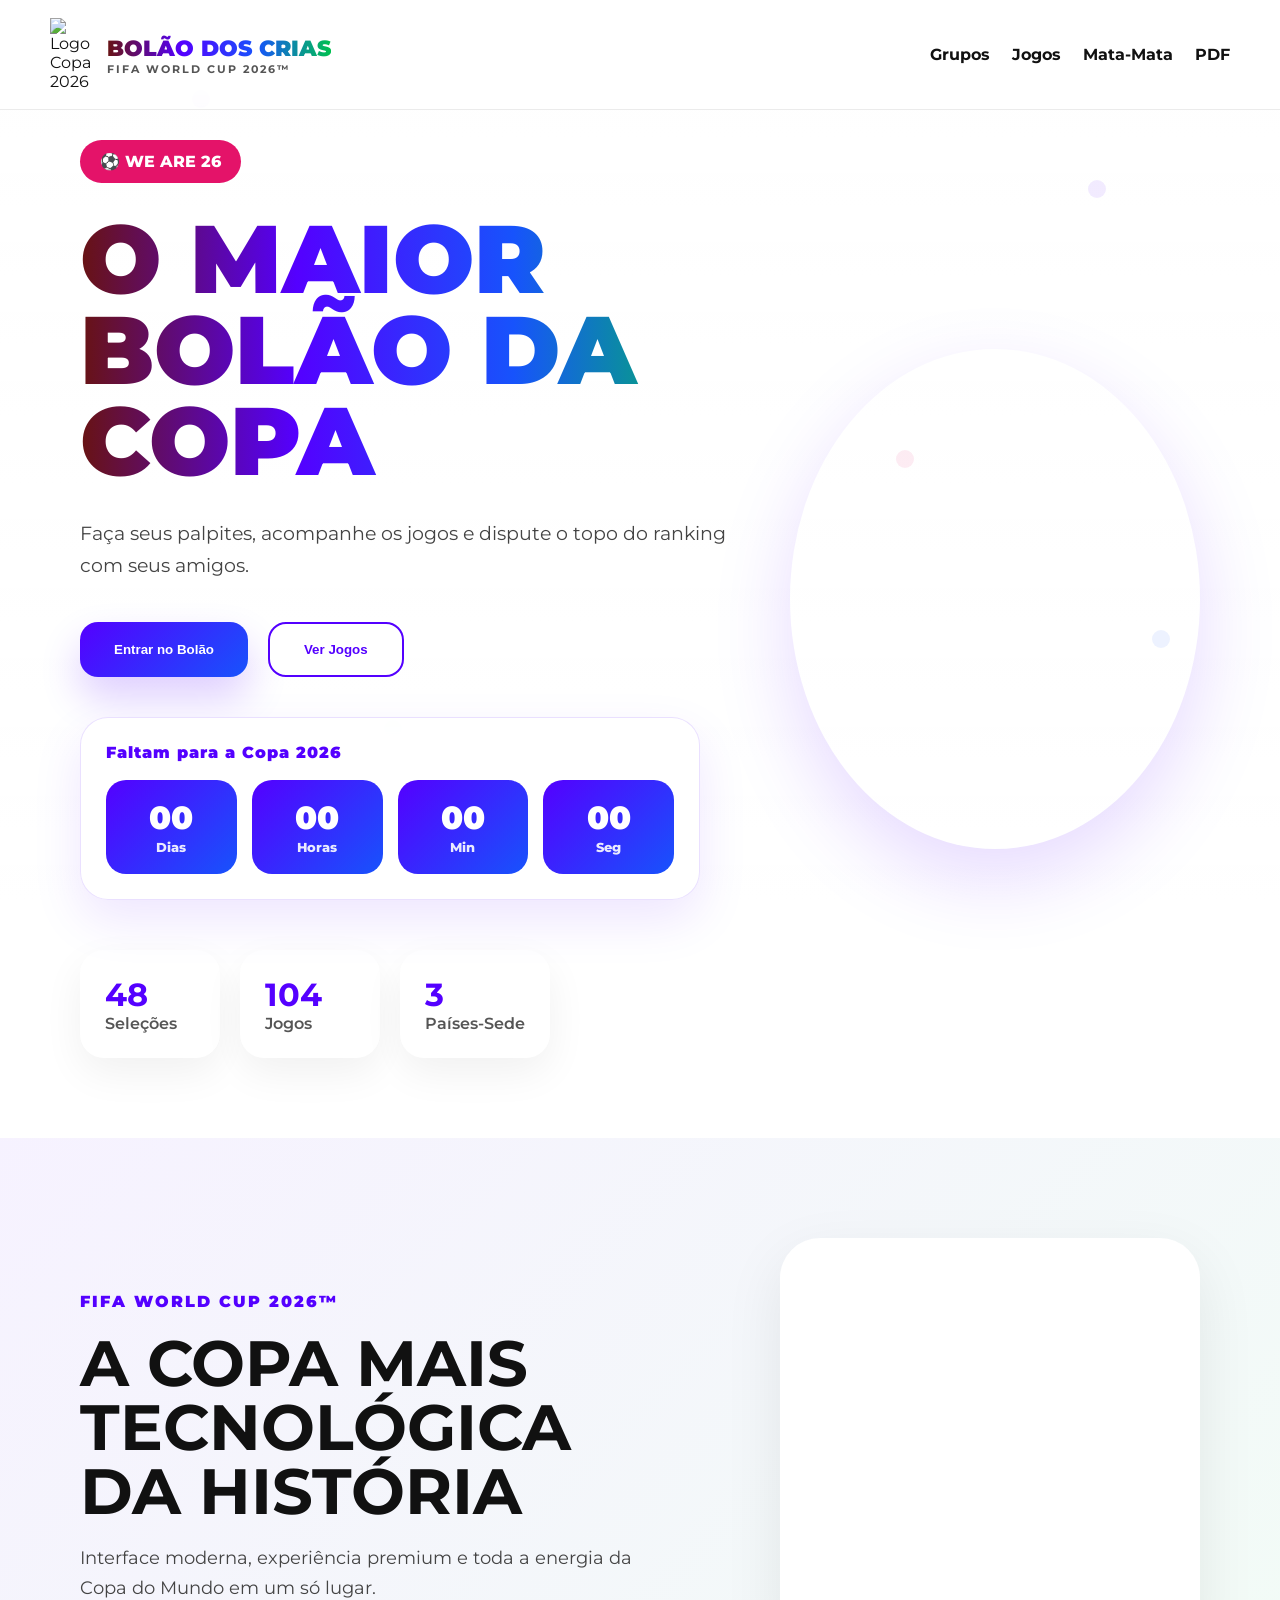
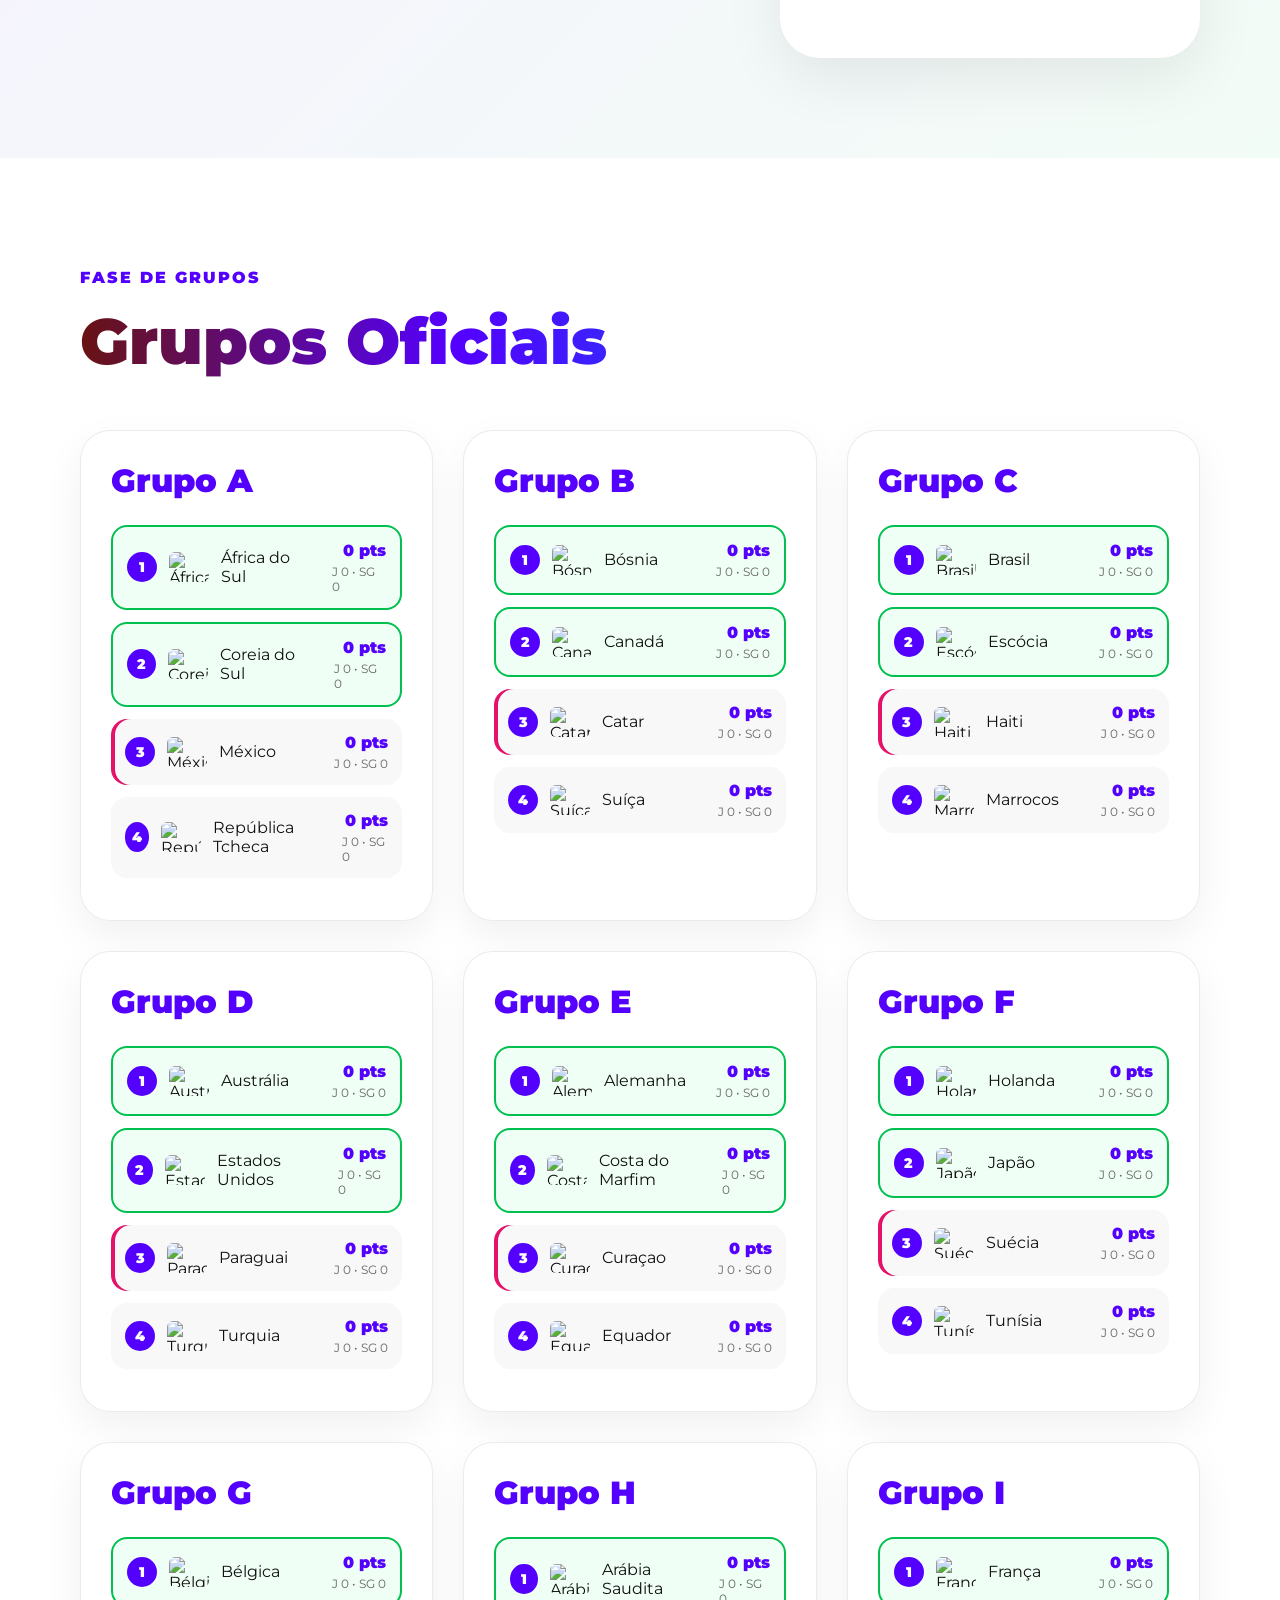
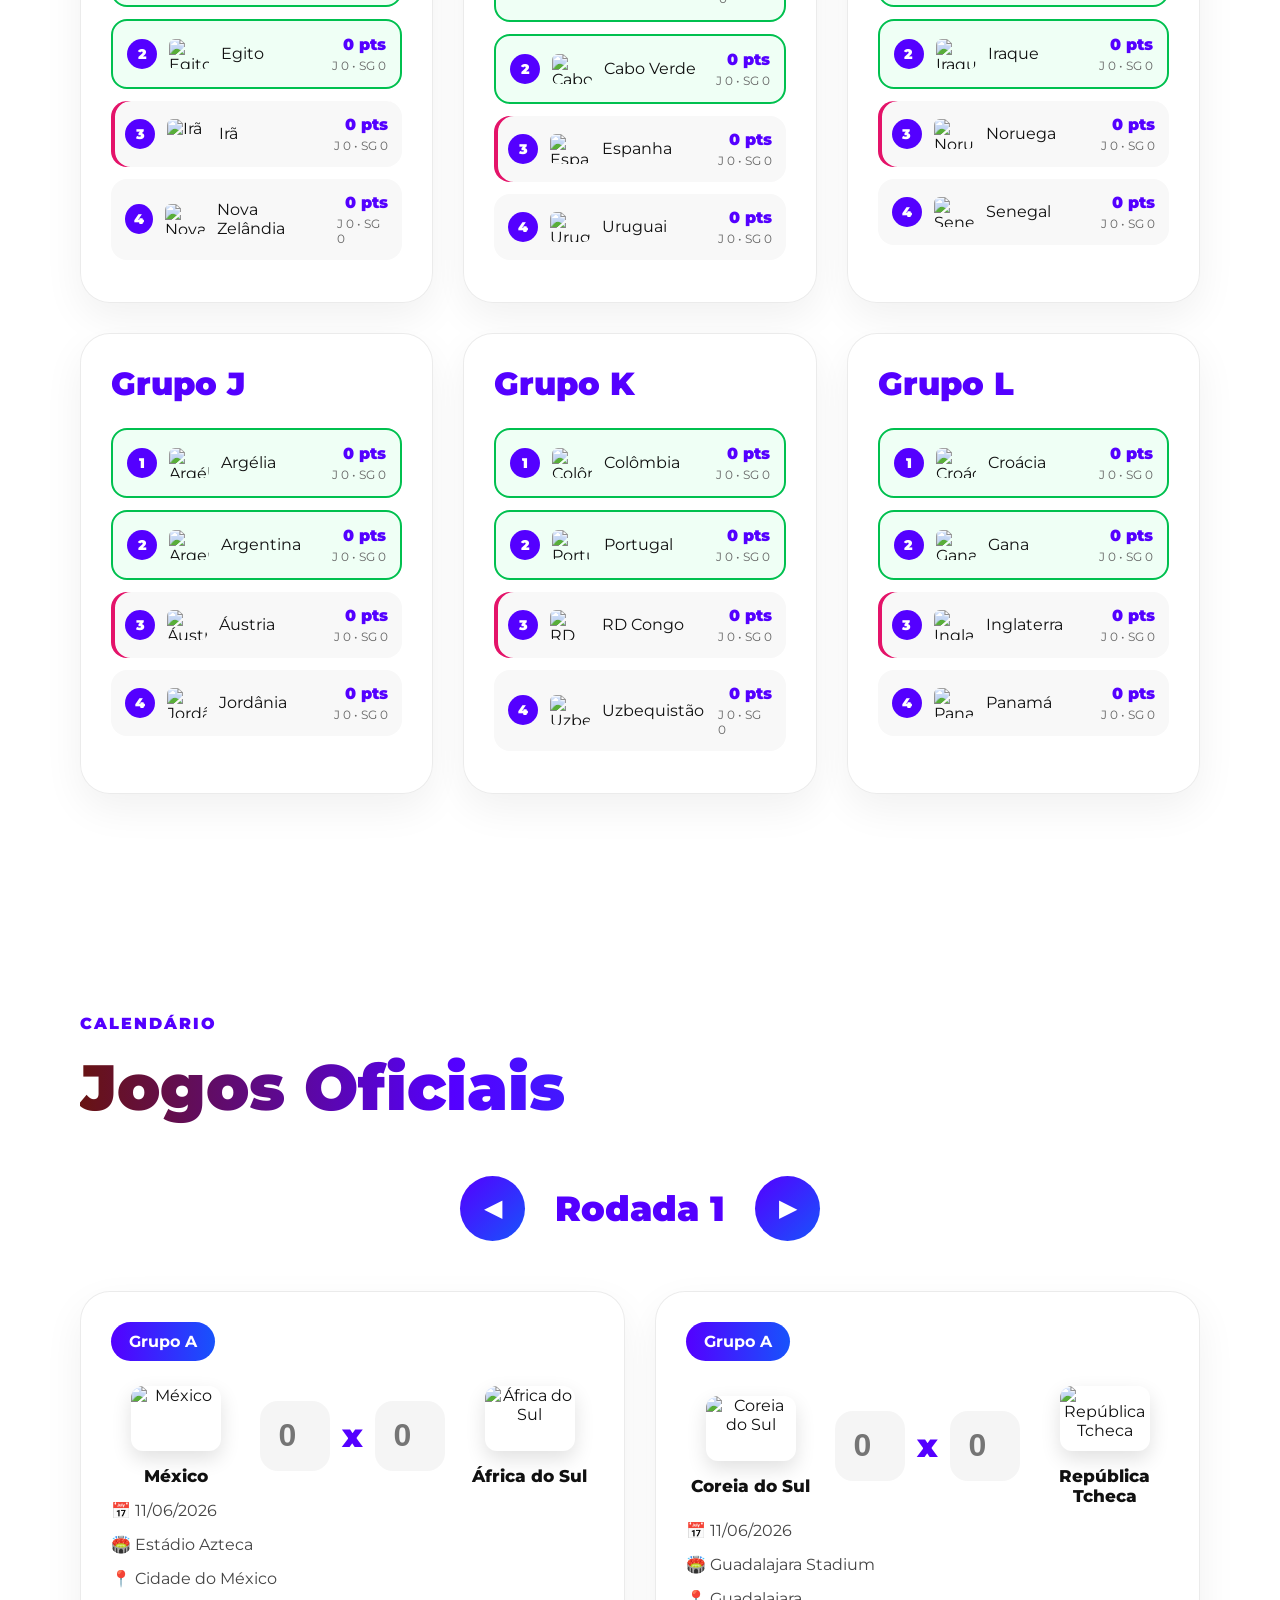
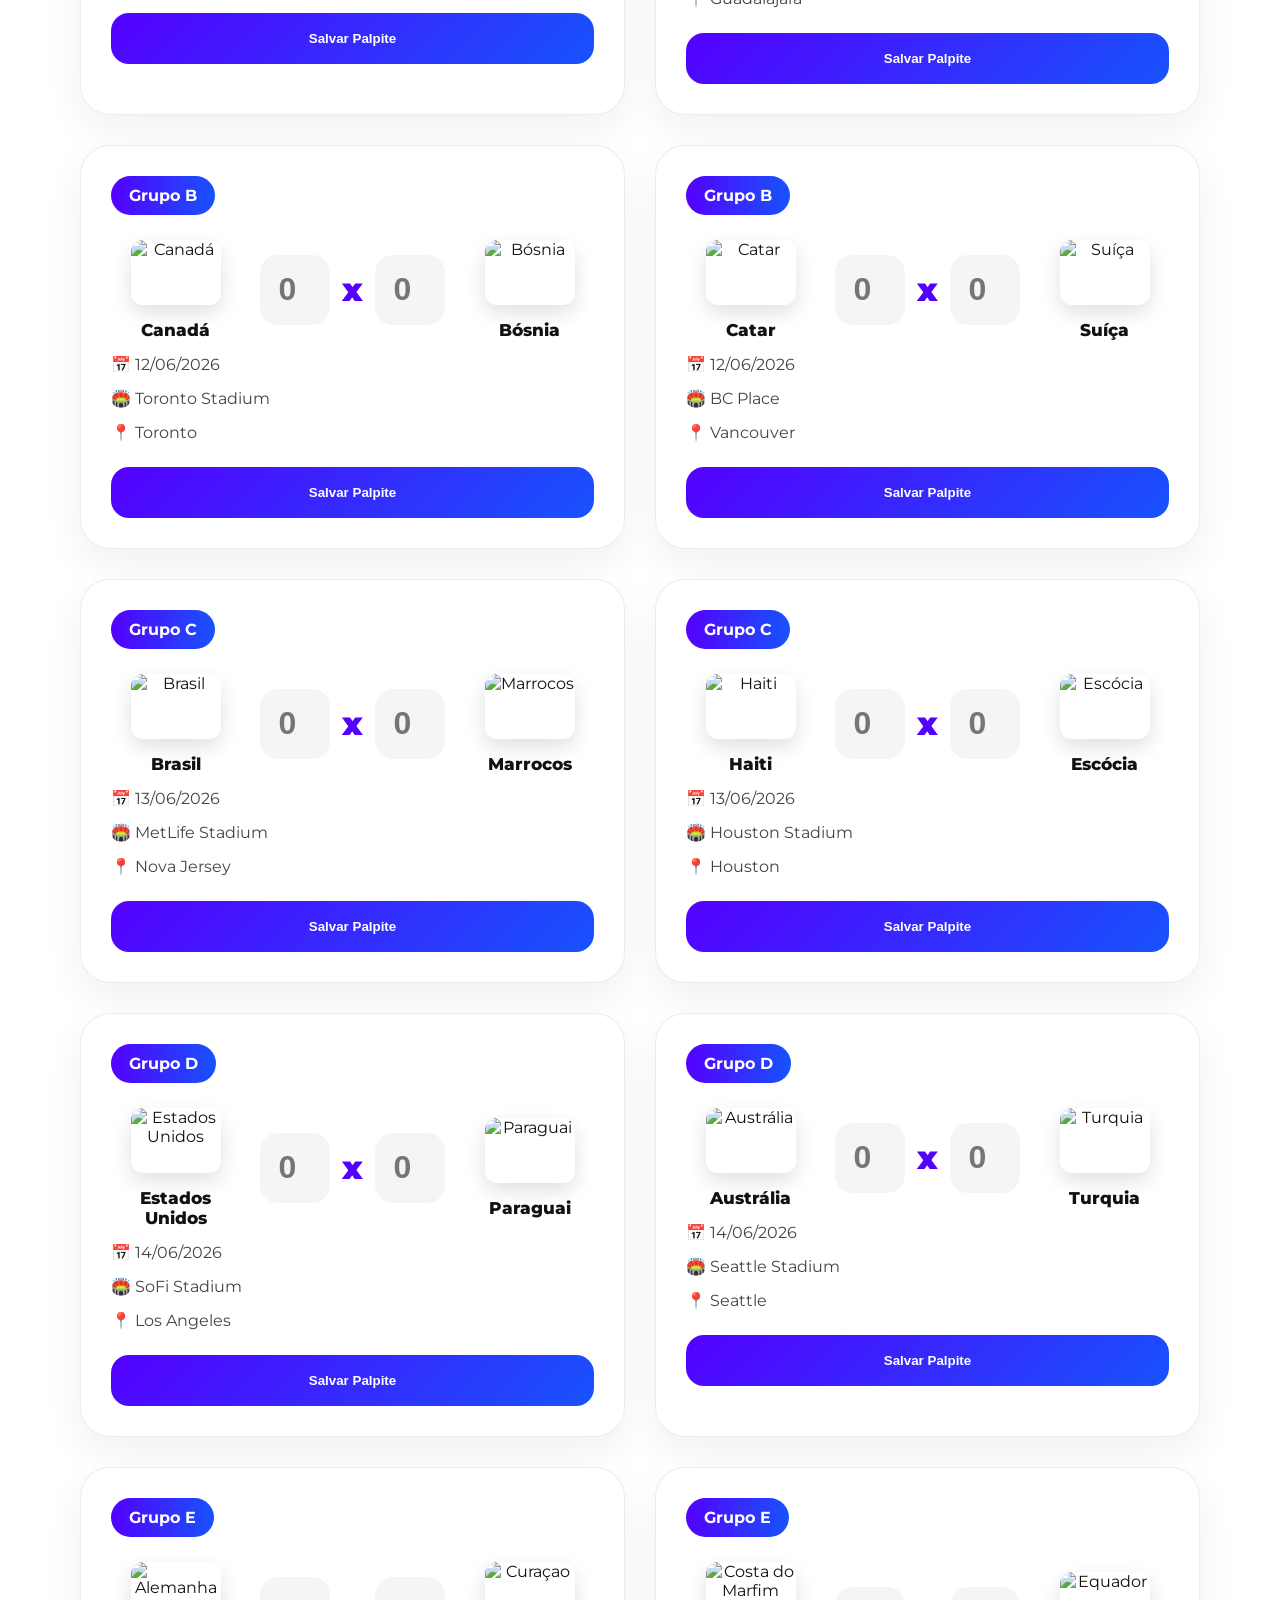
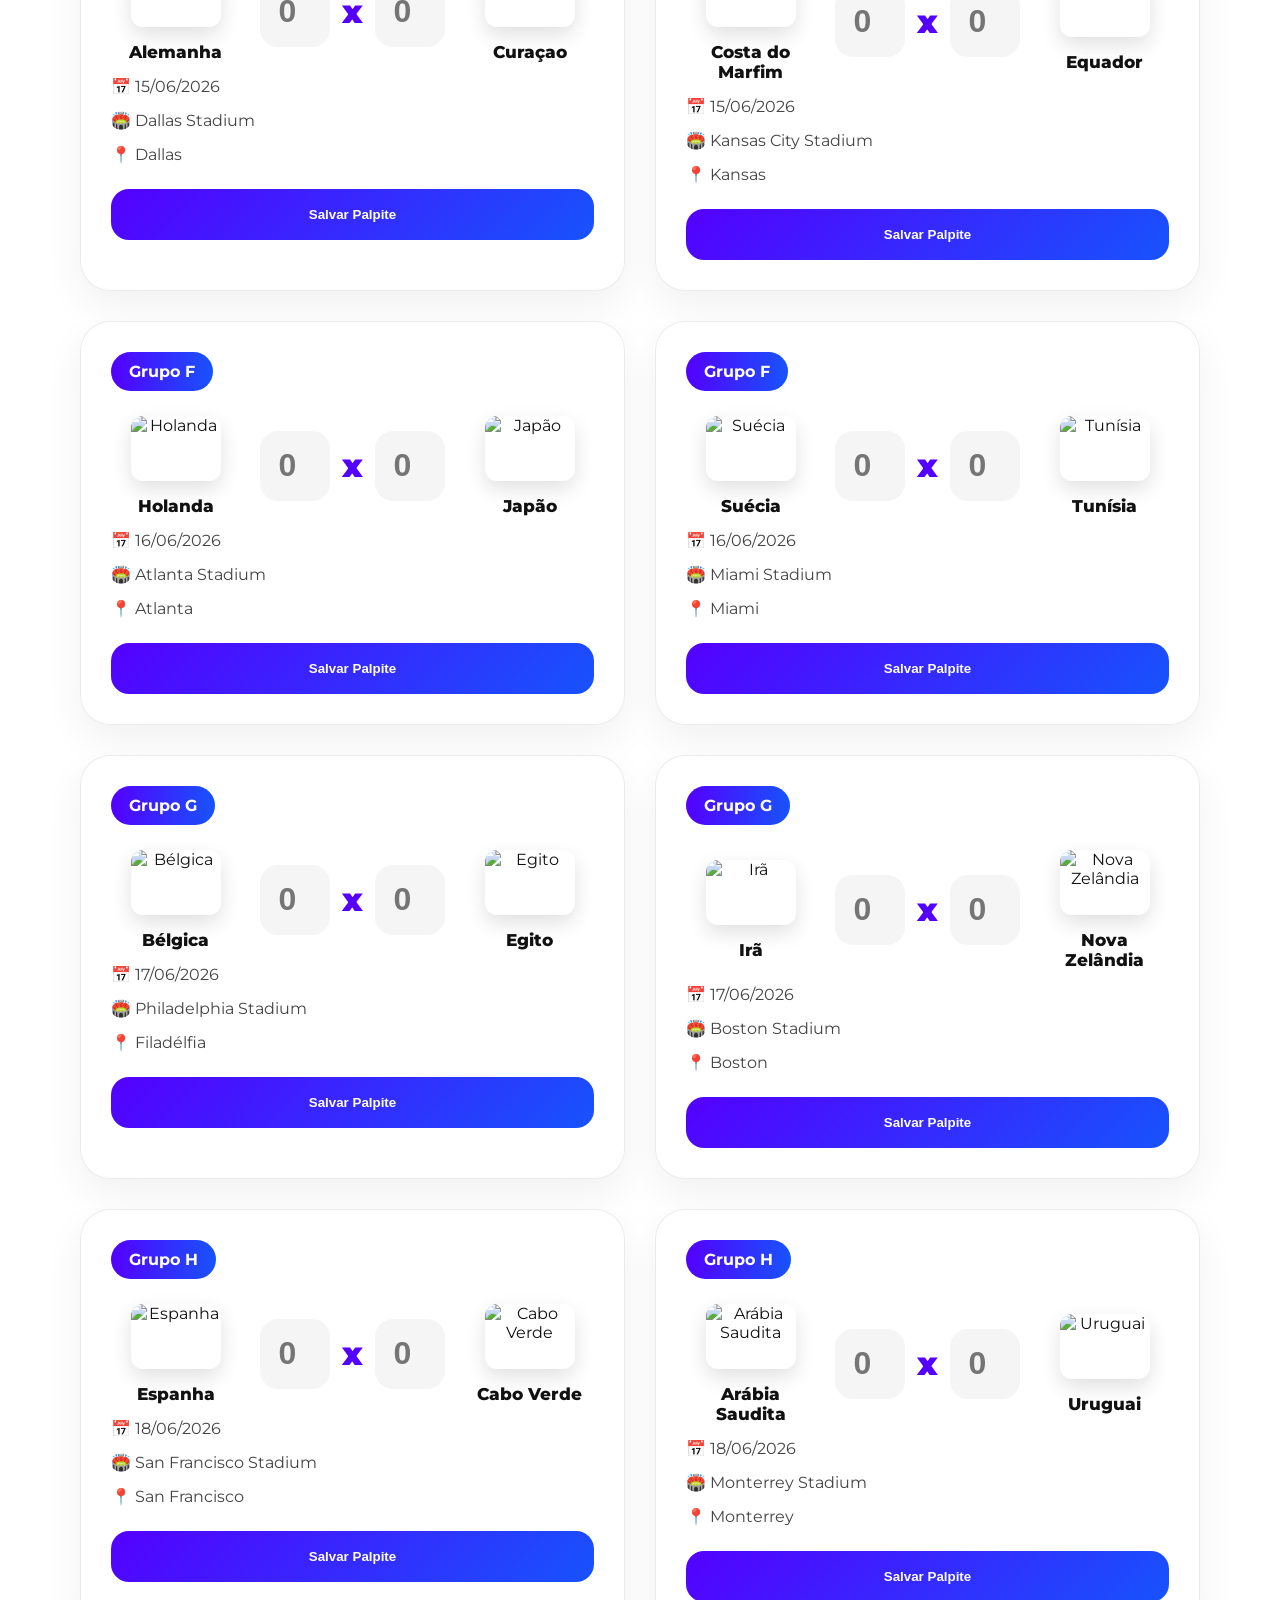
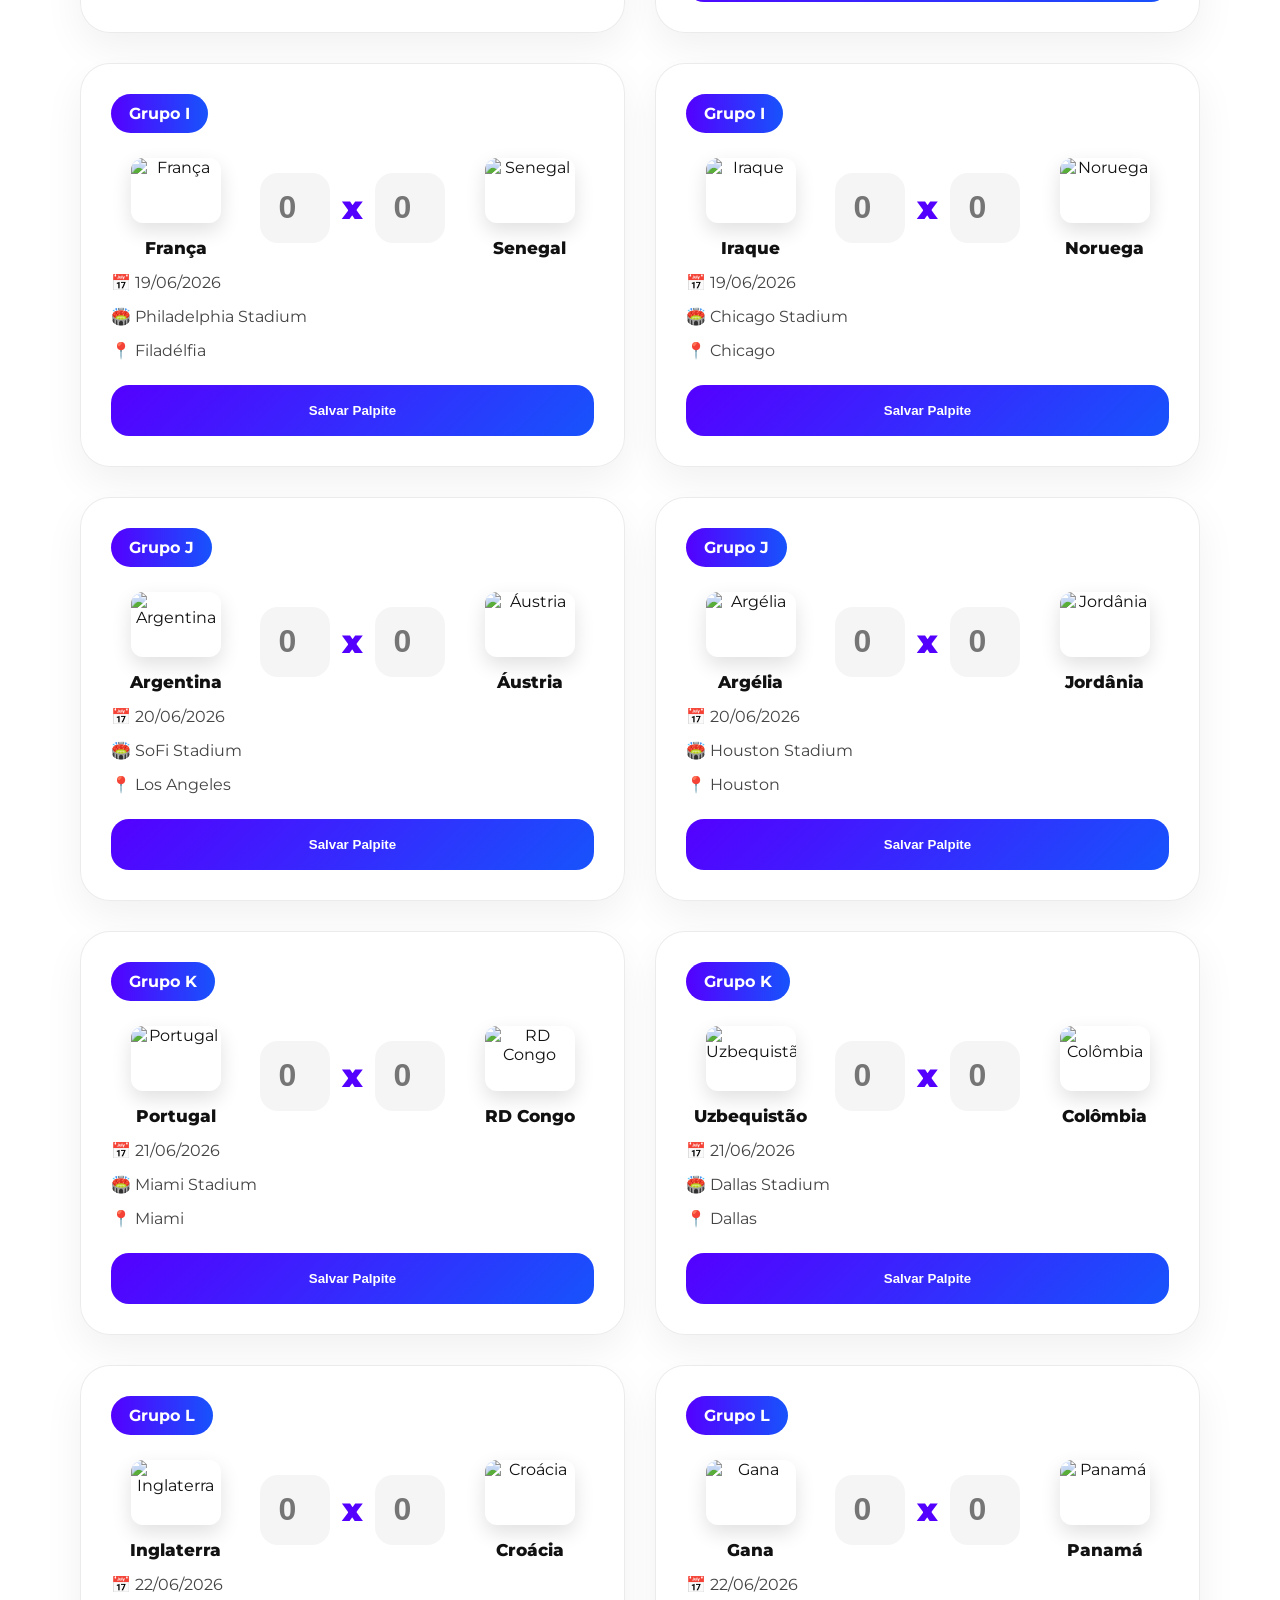
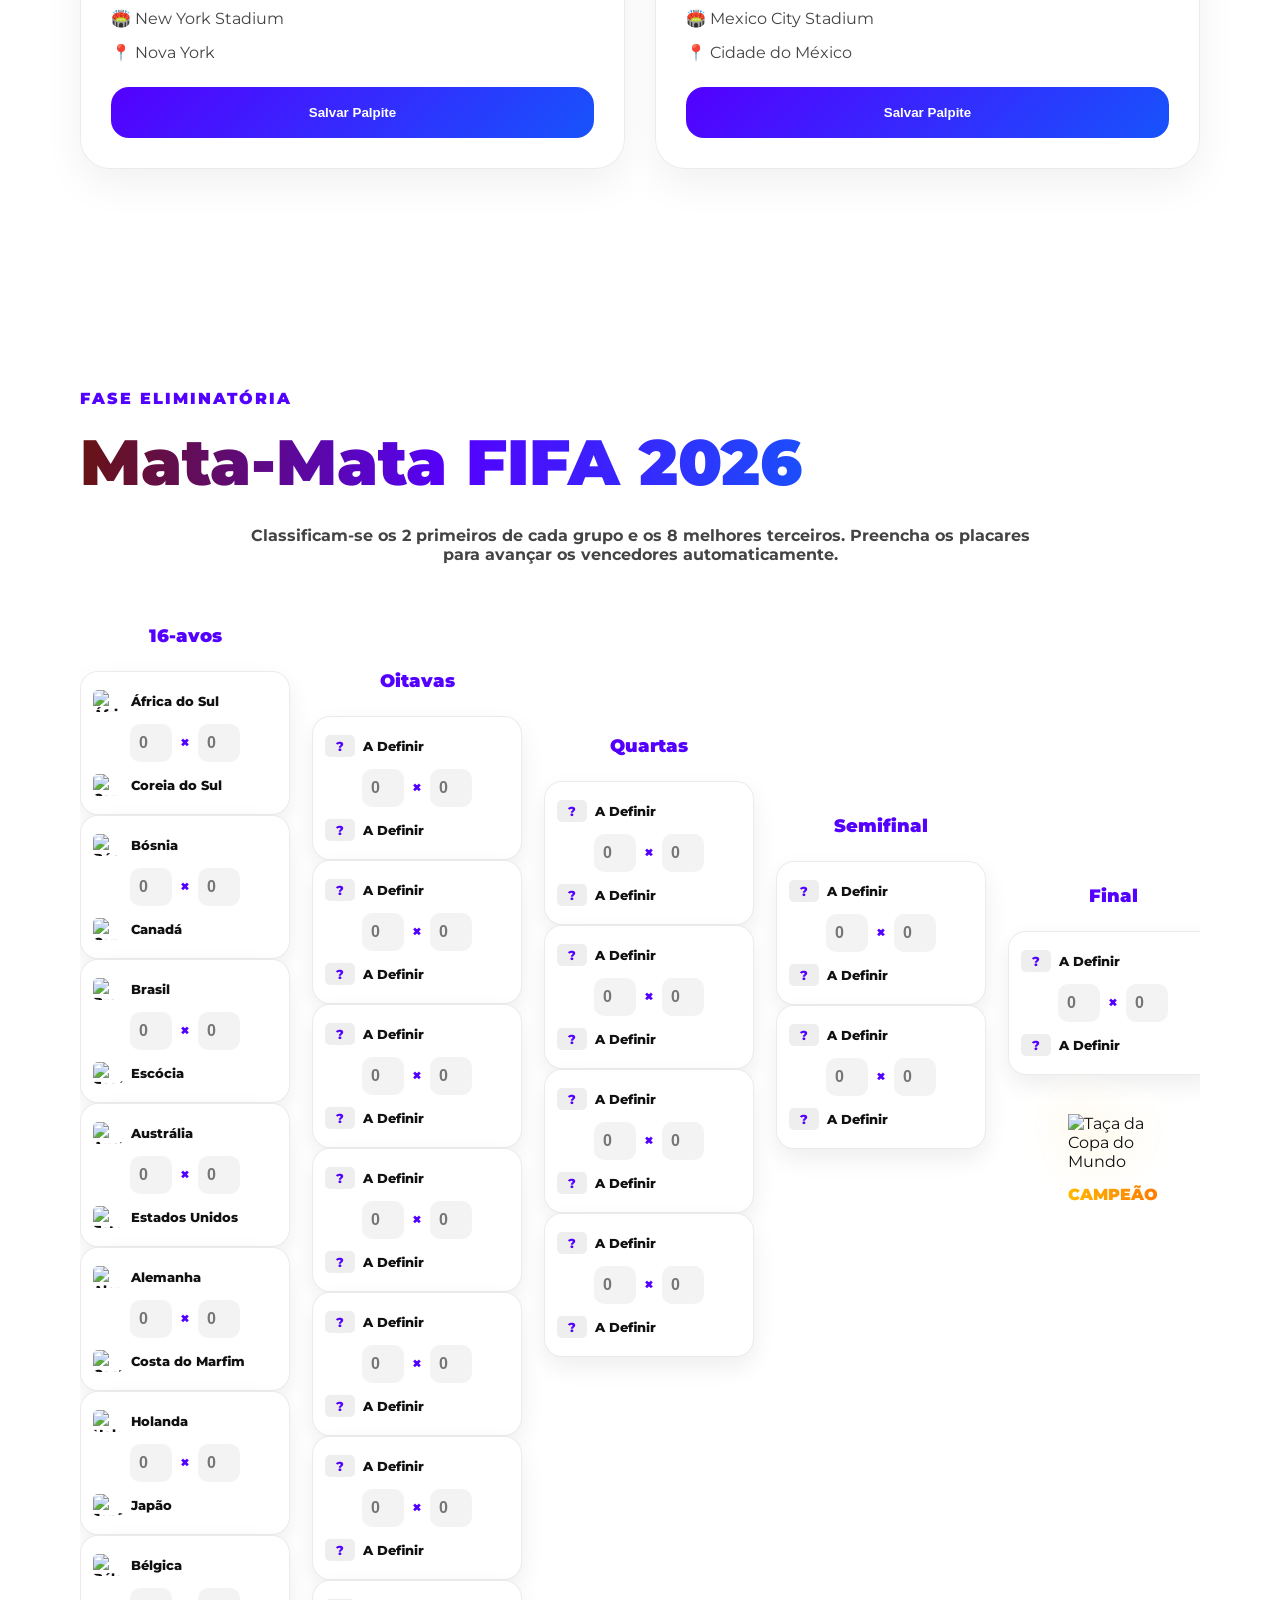
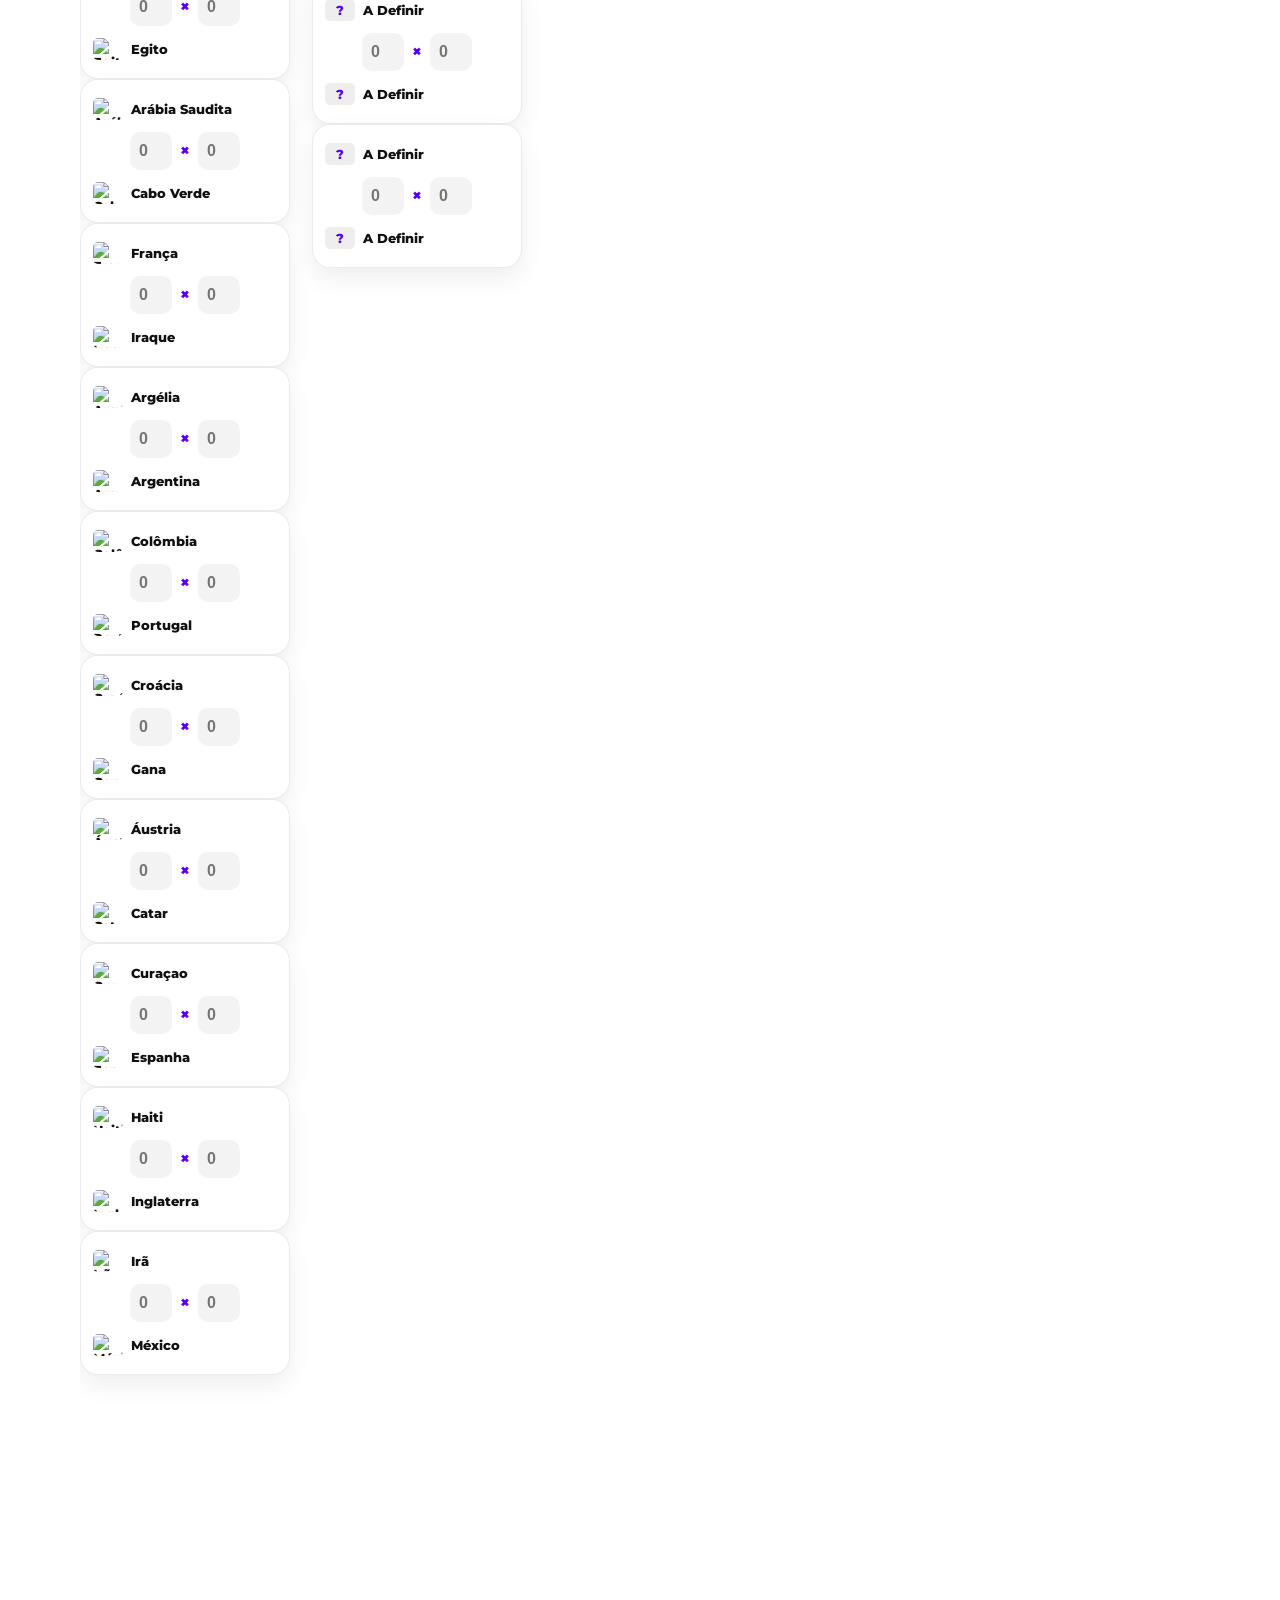
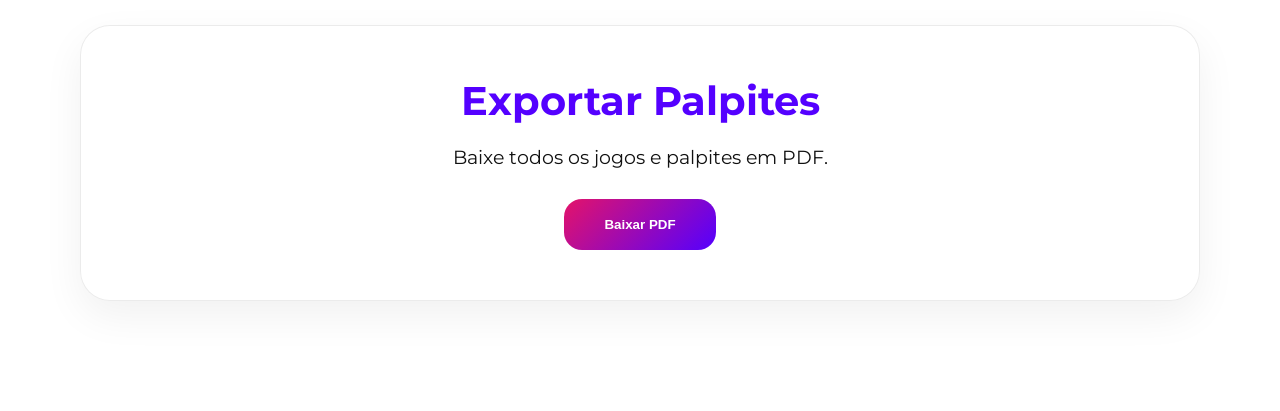
==== index.html @ 22c4dc55 "Add files via upload" ====
<!DOCTYPE html>
<html lang="pt-br">
<head>
  <meta charset="UTF-8" />
  <meta name="viewport" content="width=device-width, initial-scale=1.0" />
  <title>Bolão da Copa 2026</title>

  <link rel="icon" type="image/png" href="https://upload.wikimedia.org/wikipedia/pt/d/d7/Logo_copa_2026.png" />
  <link rel="preconnect" href="https://fonts.googleapis.com" />
  <link rel="preconnect" href="https://fonts.gstatic.com" crossorigin />
  <link href="https://fonts.googleapis.com/css2?family=Montserrat:wght@400;500;700;800;900&display=swap" rel="stylesheet" />
  <link rel="stylesheet" href="style.css" />

  <script defer src="app.js"></script>
  <script src="https://cdnjs.cloudflare.com/ajax/libs/jspdf/2.5.1/jspdf.umd.min.js"></script>
</head>

<body>
  <div class="bg-overlay"></div>

  <div class="particles">
    <span></span><span></span><span></span><span></span><span></span>
  </div>

  <header class="navbar">
    <div class="logo-area">
      <img src="https://upload.wikimedia.org/wikipedia/pt/d/d7/Logo_copa_2026.png" class="wc-logo" alt="Logo Copa 2026" />
      <div>
        <h1>BOLÃO DOS CRIAS</h1>
        <p>FIFA WORLD CUP 2026™</p>
      </div>
    </div>

    <nav>
      <a href="#grupos">Grupos</a>
      <a href="#jogos">Jogos</a>
      <a href="#knockout">Mata-Mata</a>
      <a href="#pdf">PDF</a>
    </nav>
  </header>

  <section class="hero">
    <div class="hero-content">
      <span class="hero-tag">⚽ WE ARE 26</span>
      <h2>O MAIOR<br>BOLÃO DA COPA</h2>
      <p>Faça seus palpites, acompanhe os jogos e dispute o topo do ranking com seus amigos.</p>

      <div class="hero-buttons">
        <button class="primary-btn" onclick="document.querySelector('#jogos').scrollIntoView({behavior:'smooth'})">Entrar no Bolão</button>
        <button class="secondary-btn" onclick="document.querySelector('#jogos').scrollIntoView({behavior:'smooth'})">Ver Jogos</button>
      </div>

      <div class="countdown-card">

  <span class="countdown-label">
    Faltam para a Copa 2026
  </span>

  <div class="countdown">

    <div>
      <h3 id="days">00</h3>
      <span>Dias</span>
    </div>

    <div>
      <h3 id="hours">00</h3>
      <span>Horas</span>
    </div>

    <div>
      <h3 id="minutes">00</h3>
      <span>Min</span>
    </div>

    <div>
      <h3 id="seconds">00</h3>
      <span>Seg</span>
    </div>

  </div>

</div>

      <div class="hero-stats">
        <div class="stat-box"><h3>48</h3><span>Seleções</span></div>
        <div class="stat-box"><h3>104</h3><span>Jogos</span></div>
        <div class="stat-box"><h3>3</h3><span>Países-Sede</span></div>
      </div>
    </div>

    <div class="ball-3d">
      <iframe title="FIFA TRIONDA Ball World Cup 2026" frameborder="0" allowfullscreen allow="autoplay; fullscreen; xr-spatial-tracking" src="https://sketchfab.com/models/4c577717c59f44a882c48c5d8b5e41f8/embed?autostart=1&transparent=1&ui_infos=0&ui_controls=0&ui_stop=0&ui_watermark=0"></iframe>
    </div>
  </section>

  <section class="trophy-section">
    <div class="trophy-text">
      <span>FIFA WORLD CUP 2026™</span>
      <h2>A COPA MAIS<br>TECNOLÓGICA<br>DA HISTÓRIA</h2>
      <p>Interface moderna, experiência premium e toda a energia da Copa do Mundo em um só lugar.</p>
    </div>

    <div class="trophy-3d">
      <iframe title="World Cup Trophy 3D" frameborder="0" allowfullscreen allow="autoplay; fullscreen; xr-spatial-tracking" src="https://sketchfab.com/models/391459e50cb345fdbfd070af2a280671/embed?autostart=1&transparent=1&ui_infos=0&ui_controls=0&ui_stop=0&ui_watermark=0"></iframe>
    </div>
  </section>

  <section id="grupos">
    <div class="section-header">
      <span>FASE DE GRUPOS</span>
      <h2 class="section-title">Grupos Oficiais</h2>
    </div>
    <div class="groups-container"></div>
  </section>

  <section id="jogos">
    <div class="section-header">
      <span>CALENDÁRIO</span>
      <h2 class="section-title">Jogos Oficiais</h2>
    </div>

    <div class="round-selector">
      <button id="prevRound">◀</button>
      <h3 id="roundTitle">Rodada 1</h3>
      <button id="nextRound">▶</button>
    </div>

    <div class="matches-container"></div>
  </section>

  <section id="knockout">
    <div class="section-header">
      <span>FASE ELIMINATÓRIA</span>
      <h2 class="section-title">Mata-Mata FIFA 2026</h2>
    </div>

    <p class="knockout-info">Classificam-se os 2 primeiros de cada grupo e os 8 melhores terceiros. Preencha os placares para avançar os vencedores automaticamente.</p>

    <div class="bracket-wrapper">
      <div class="bracket-column">
        <h3>16-avos</h3>
        <div id="round16"></div>
      </div>

      <div class="bracket-column">
        <h3>Oitavas</h3>
        <div id="round8"></div>
      </div>

      <div class="bracket-column">
        <h3>Quartas</h3>
        <div id="quarterFinals"></div>
      </div>

      <div class="bracket-column">
        <h3>Semifinal</h3>
        <div id="semiFinals"></div>
      </div>

      <div class="bracket-column final-column">
        <h3>Final</h3>
        <div id="finalColumn"></div>

        <div class="champion-area">
          <img src="https://upload.wikimedia.org/wikipedia/commons/d/d3/FIFA_World_Cup_Trophy.svg" class="champion-trophy" alt="Taça da Copa do Mundo" />
          <span>CAMPEÃO</span>
        </div>
      </div>
    </div>
  </section>

  <section id="pdf">
    <div class="pdf-card">
      <h2>Exportar Palpites</h2>
      <p>Baixe todos os jogos e palpites em PDF.</p>
      <button onclick="exportPDF()">Baixar PDF</button>
    </div>
  </section>

  <canvas id="confettiCanvas"></canvas>

  <div id="championScreen">
    <div class="champion-content">
      <img src="https://upload.wikimedia.org/wikipedia/commons/d/d3/FIFA_World_Cup_Trophy.svg" class="champion-big-trophy" alt="Taça da Copa" />
      <img id="championFlag" class="champion-flag" alt="Bandeira do campeão" />
      <h1 id="championName">WORLD CHAMPION</h1>
      <span>FIFA WORLD CUP 2026™</span>
      <button onclick="closeChampionScreen()">CONTINUAR</button>
    </div>
  </div>

  <audio id="crowdAudio" src="https://assets.mixkit.co/active_storage/sfx/212/212-preview.mp3"></audio>
</body>
</html>
---- style.css ----
*{margin:0;padding:0;box-sizing:border-box}
html{scroll-behavior:smooth}
body{font-family:'Montserrat',Arial,sans-serif;background:#fff;color:#111;overflow-x:hidden}
.bg-overlay{position:fixed;inset:0;z-index:-3;background:linear-gradient(rgba(255,255,255,.88),rgba(255,255,255,.93)),url("https://framerusercontent.com/images/L5snNMTtZXbSjzfzDqNfS22iL6o.jpg?width=2048&height=1146");background-size:cover;background-position:center}
.particles span{position:fixed;width:18px;height:18px;border-radius:50%;background:#5400ff;opacity:.08;z-index:-1;animation:float 15s linear infinite}.particles span:nth-child(1){top:10%;left:15%}.particles span:nth-child(2){top:80%;left:30%;background:#00c04f}.particles span:nth-child(3){top:50%;left:70%;background:#e41369}.particles span:nth-child(4){top:20%;left:85%}.particles span:nth-child(5){top:70%;left:90%;background:#1753fc}@keyframes float{0%,100%{transform:translateY(0)}50%{transform:translateY(-40px)}}
.navbar{position:fixed;top:0;width:100%;padding:18px 50px;display:flex;justify-content:space-between;align-items:center;background:rgba(255,255,255,.75);backdrop-filter:blur(20px);border-bottom:1px solid rgba(0,0,0,.08);z-index:999}.logo-area{display:flex;align-items:center;gap:15px}.wc-logo{width:42px}.logo-area h1{font-size:1.4rem;font-weight:900;background:linear-gradient(to right,#681312,#5400ff,#1753fc,#00c04f);-webkit-background-clip:text;-webkit-text-fill-color:transparent}.logo-area p{font-size:.7rem;font-weight:700;letter-spacing:2px;color:#555}.navbar nav{display:flex;gap:22px}.navbar a{text-decoration:none;color:#111;font-weight:700;position:relative}.navbar a::after{content:"";position:absolute;left:0;bottom:-5px;width:0;height:3px;background:#5400ff;transition:.3s}.navbar a:hover::after{width:100%}
section{padding:110px 80px}.section-header span,.trophy-text span{color:#5400ff;font-weight:900;letter-spacing:2px}.section-title{font-size:4rem;font-weight:900;margin:15px 0 50px;background:linear-gradient(to right,#681312,#5400ff,#1753fc,#00c04f);-webkit-background-clip:text;-webkit-text-fill-color:transparent}
.hero{min-height:100vh;display:flex;align-items:center;justify-content:space-between;padding:140px 80px 80px;gap:60px}.hero-content{max-width:650px}.hero-tag{display:inline-block;padding:12px 20px;border-radius:999px;background:#e41369;color:white;font-weight:800;margin-bottom:30px}.hero h2{font-size:6rem;line-height:.95;font-weight:900;margin-bottom:30px;background:linear-gradient(to right,#681312,#5400ff,#1753fc,#00c04f);-webkit-background-clip:text;-webkit-text-fill-color:transparent}.hero p{font-size:1.2rem;line-height:1.7;color:#444}.hero-buttons{display:flex;gap:20px;margin-top:40px}.primary-btn,.secondary-btn{padding:18px 34px;border-radius:18px;cursor:pointer;font-weight:800;transition:.3s}.primary-btn{border:none;background:linear-gradient(135deg,#5400ff,#1753fc);color:white;box-shadow:0 20px 40px rgba(84,0,255,.2)}.secondary-btn{background:white;border:2px solid #5400ff;color:#5400ff}.primary-btn:hover,.secondary-btn:hover{transform:translateY(-5px)}.hero-stats{display:flex;gap:20px;margin-top:50px}.stat-box{background:white;padding:25px;border-radius:24px;min-width:140px;box-shadow:0 15px 40px rgba(0,0,0,.06)}.stat-box h3{font-size:2rem;color:#5400ff}.stat-box span{color:#555;font-weight:600}.ball-3d{width:500px;height:500px;border-radius:50%;overflow:hidden;box-shadow:0 30px 80px rgba(84,0,255,.15)}.ball-3d iframe,.trophy-3d iframe{width:100%;height:100%}
.trophy-section{display:flex;justify-content:space-between;align-items:center;gap:50px;padding:100px 80px;background:linear-gradient(135deg,rgba(84,0,255,.05),rgba(0,192,79,.05))}.trophy-text{max-width:600px}.trophy-text h2{font-size:4rem;line-height:1;margin:20px 0}.trophy-text p{font-size:1.1rem;color:#444;line-height:1.7}.trophy-3d{width:420px;height:420px;border-radius:40px;overflow:hidden;background:white;box-shadow:0 20px 60px rgba(0,0,0,.08)}
.groups-container{display:grid;grid-template-columns:repeat(3,1fr);gap:30px}.group-card,.match-card,.ranking-card,.pdf-card{background:rgba(255,255,255,.9);border:1px solid rgba(0,0,0,.08);border-radius:30px;box-shadow:0 15px 40px rgba(0,0,0,.06)}.group-card{padding:30px;transition:.3s}.group-card:hover,.match-card:hover{transform:translateY(-6px)}.group-title{font-size:2rem;font-weight:900;margin-bottom:25px;color:#5400ff}.team{display:flex;justify-content:space-between;align-items:center;gap:14px;padding:14px;border-radius:16px;margin-bottom:12px;background:#f8f8f8;transition:.3s}.team-left{display:flex;align-items:center;gap:12px}.qualified{border:2px solid #00c04f;background:#effff5}.third-place{box-shadow:inset 4px 0 #e41369}.position{width:30px;height:30px;border-radius:50%;background:#5400ff;color:#fff;display:flex;align-items:center;justify-content:center;font-weight:900;font-size:.85rem}.team-stats{display:flex;flex-direction:column;align-items:flex-end;gap:4px}.team-stats span{font-weight:900;color:#5400ff}.team-stats small{color:#666;font-size:.75rem}.flag{width:40px;height:30px;border-radius:6px;object-fit:cover}
.round-selector{display:flex;align-items:center;justify-content:center;gap:30px;margin-bottom:50px}.round-selector button{width:65px;height:65px;border:none;border-radius:50%;background:linear-gradient(135deg,#5400ff,#1753fc);color:white;font-size:1.5rem;cursor:pointer;transition:.3s}.round-selector button:hover{transform:scale(1.1)}#roundTitle{font-size:2.2rem;font-weight:900;color:#5400ff}.matches-container{display:grid;grid-template-columns:repeat(2,1fr);gap:30px}.match-card{padding:30px;transition:.3s}.match-group{display:inline-block;padding:10px 18px;border-radius:999px;background:linear-gradient(to right,#5400ff,#1753fc);color:#fff;font-weight:700;margin-bottom:25px}.match-teams{display:flex;align-items:center;justify-content:space-between;gap:20px}.match-team{display:flex;flex-direction:column;align-items:center;gap:15px;flex:1;text-align:center}.match-team span{font-weight:800;font-size:1.05rem}.flag-large{width:90px;height:65px;border-radius:12px;object-fit:cover;box-shadow:0 8px 20px rgba(0,0,0,.12)}.match-info{margin-top:15px;color:#444}.score-inputs{display:flex;align-items:center;gap:12px}.score{width:70px;height:70px;border:none;border-radius:18px;background:#f5f5f5;font-size:2rem;font-weight:900;text-align:center;color:#5400ff;outline:none;transition:.3s;box-shadow:inset 0 0 0 2px transparent}.score:focus{background:white;box-shadow:inset 0 0 0 2px #5400ff,0 0 20px rgba(84,0,255,.15)}.score-inputs span{font-size:2rem;font-weight:900;color:#5400ff}.save-bet-btn{width:100%;margin-top:25px;padding:18px;border:none;border-radius:18px;background:linear-gradient(135deg,#5400ff,#1753fc);color:#fff;font-weight:800;cursor:pointer;transition:.3s}.save-bet-btn:hover{transform:translateY(-4px);box-shadow:0 15px 30px rgba(84,0,255,.3)}
.knockout-info{max-width:780px;margin:-25px auto 30px;text-align:center;color:#444;font-weight:700}.bracket-wrapper{display:grid;grid-template-columns:repeat(5,210px);gap:22px;align-items:start;overflow-x:auto;padding:30px 0}.bracket-column{display:flex;flex-direction:column;gap:14px;min-width:210px;position:relative}.bracket-column h3{text-align:center;font-size:1.15rem;font-weight:900;color:#5400ff;margin-bottom:10px}.bracket-match{background:white;border-radius:18px;padding:12px;border:1px solid rgba(0,0,0,.08);box-shadow:0 10px 25px rgba(0,0,0,.07);position:relative;transition:.3s}.bracket-match:hover{transform:translateY(-4px);box-shadow:0 0 25px rgba(84,0,255,.18)}.bracket-team{display:flex;align-items:center;gap:8px;padding:6px 0;font-weight:800;font-size:.82rem}.bracket-team img,.flag-placeholder{width:30px;height:22px;border-radius:5px;object-fit:cover}.flag-placeholder{display:flex;align-items:center;justify-content:center;background:#eee;color:#5400ff}.bracket-score{display:flex;align-items:center;justify-content:center;gap:8px;margin:6px 0}.bracket-score input{width:42px;height:38px;border:none;border-radius:10px;background:#f3f3f3;text-align:center;font-size:1rem;font-weight:900;color:#5400ff;outline:none}.bracket-score span{font-weight:900;color:#5400ff}.bracket-column:nth-child(2){margin-top:45px}.bracket-column:nth-child(3){margin-top:110px}.bracket-column:nth-child(4){margin-top:190px}.final-column{margin-top:260px}.champion-area{margin-top:25px;display:flex;flex-direction:column;align-items:center;gap:14px}.champion-trophy{width:90px;animation:floatTrophy 3s ease-in-out infinite;filter:drop-shadow(0 0 20px rgba(255,184,0,.4))}.champion-area span{font-size:1rem;font-weight:900;background:linear-gradient(to right,#ffb800,#ff7b00);-webkit-background-clip:text;-webkit-text-fill-color:transparent}@keyframes floatTrophy{0%,100%{transform:translateY(0)}50%{transform:translateY(-10px)}}.bracket-wrapper::-webkit-scrollbar{height:10px}.bracket-wrapper::-webkit-scrollbar-track{background:#eee;border-radius:999px}.bracket-wrapper::-webkit-scrollbar-thumb{background:linear-gradient(to right,#5400ff,#1753fc,#00c04f);border-radius:999px}
.world-champion{margin-top:25px;padding:22px;border-radius:24px;text-align:center;background:linear-gradient(135deg,#ffb800,#ff7b00);color:white;box-shadow:0 0 30px rgba(255,184,0,.5);animation:championPop .8s ease}.world-champion img{width:82px;height:58px;object-fit:cover;border-radius:12px;margin-bottom:12px}.world-champion h2{font-size:1.5rem;font-weight:900}.world-champion span{font-weight:900;letter-spacing:2px}@keyframes championPop{from{opacity:0;transform:scale(.8)}to{opacity:1;transform:scale(1)}}#confettiCanvas{position:fixed;inset:0;width:100%;height:100%;pointer-events:none;z-index:999999}#championScreen{position:fixed;inset:0;background:rgba(0,0,0,.88);backdrop-filter:blur(12px);display:flex;justify-content:center;align-items:center;opacity:0;pointer-events:none;transition:.5s;z-index:999999999}#championScreen.active{opacity:1;pointer-events:auto}.champion-content{text-align:center;position:relative;animation:championEntrance 1s ease}.champion-big-trophy{width:180px;margin-bottom:30px;animation:floatTrophy 3s ease-in-out infinite;filter:drop-shadow(0 0 30px rgba(255,184,0,.7))}.champion-flag{width:150px;height:100px;object-fit:cover;border-radius:18px;margin-bottom:25px;box-shadow:0 0 40px rgba(255,255,255,.3)}#championName{font-size:5rem;font-weight:900;background:linear-gradient(to right,#ffffff,#ffb800);-webkit-background-clip:text;-webkit-text-fill-color:transparent;margin-bottom:15px}.champion-content span{color:white;font-size:1.2rem;letter-spacing:4px;font-weight:800}.champion-content button{margin-top:40px;padding:18px 40px;border:none;border-radius:18px;background:linear-gradient(135deg,#5400ff,#1753fc);color:white;font-weight:900;cursor:pointer;transition:.3s}.champion-content button:hover{transform:scale(1.05)}@keyframes championEntrance{from{transform:scale(.7) translateY(60px);opacity:0}to{transform:scale(1) translateY(0);opacity:1}}
.ranking-grid{display:grid;grid-template-columns:repeat(3,1fr);gap:25px}.ranking-card{padding:35px;text-align:center}.ranking-card>span{font-size:3rem}.ranking-card h3{font-size:1.6rem;margin:12px 0}.ranking-card p{font-weight:900;color:#5400ff}.pdf-card{padding:50px;text-align:center}.pdf-card h2{font-size:2.5rem;color:#5400ff}.pdf-card p{font-size:1.2rem;margin:20px 0 30px}.pdf-card button{padding:18px 40px;border:none;border-radius:18px;background:linear-gradient(135deg,#e41369,#5400ff);color:white;font-weight:800;cursor:pointer;transition:.3s}.pdf-card button:hover{transform:scale(1.05)}.toast{position:fixed;bottom:30px;right:30px;background:linear-gradient(135deg,#5400ff,#e41369);color:white;padding:18px 25px;border-radius:18px;font-weight:700;box-shadow:0 20px 40px rgba(0,0,0,.2);opacity:0;transform:translateY(20px);transition:.4s;z-index:99999}.toast.show{opacity:1;transform:translateY(0)}
@media(max-width:1200px){.hero,.trophy-section{flex-direction:column}.groups-container,.matches-container,.ranking-grid{grid-template-columns:1fr}.hero h2{font-size:4rem}.section-title{font-size:3rem}.ball-3d,.trophy-3d{width:100%;max-width:450px}.bracket-wrapper{grid-template-columns:repeat(5,210px);justify-content:start}}@media(max-width:768px){section{padding:95px 20px}.navbar{padding:18px 20px;flex-direction:column;gap:16px}.navbar nav{gap:14px;flex-wrap:wrap;justify-content:center}.hero{padding:180px 20px 80px}.hero h2{font-size:3rem}.hero-buttons,.hero-stats{flex-direction:column}.match-teams{flex-direction:column}.score{width:62px;height:62px}.bracket-wrapper{margin-inline:-20px;padding-left:20px;padding-right:20px}#championName{font-size:3rem}}

/* =========================
   COUNTDOWN COPA
========================= */

.countdown-card{
  margin-top:40px;
  padding:25px;
  border-radius:28px;
  background:rgba(255,255,255,.85);
  border:1px solid rgba(84,0,255,.12);
  box-shadow:0 20px 50px rgba(84,0,255,.10);
  backdrop-filter:blur(18px);
  max-width:620px;
}

.countdown-label{
  display:block;
  margin-bottom:18px;
  font-weight:900;
  color:#5400ff;
  letter-spacing:1px;
}

.countdown{
  display:grid;
  grid-template-columns:repeat(4,1fr);
  gap:15px;
}

.countdown div{
  padding:18px 12px;
  border-radius:20px;
  background:linear-gradient(135deg,#5400ff,#1753fc);
  text-align:center;
  color:white;
}

.countdown h3{
  font-size:2rem;
  font-weight:900;
}

.countdown span{
  font-size:.8rem;
  font-weight:800;
  opacity:.9;
}

@media(max-width:768px){
  .countdown{
    grid-template-columns:repeat(2,1fr);
  }
}
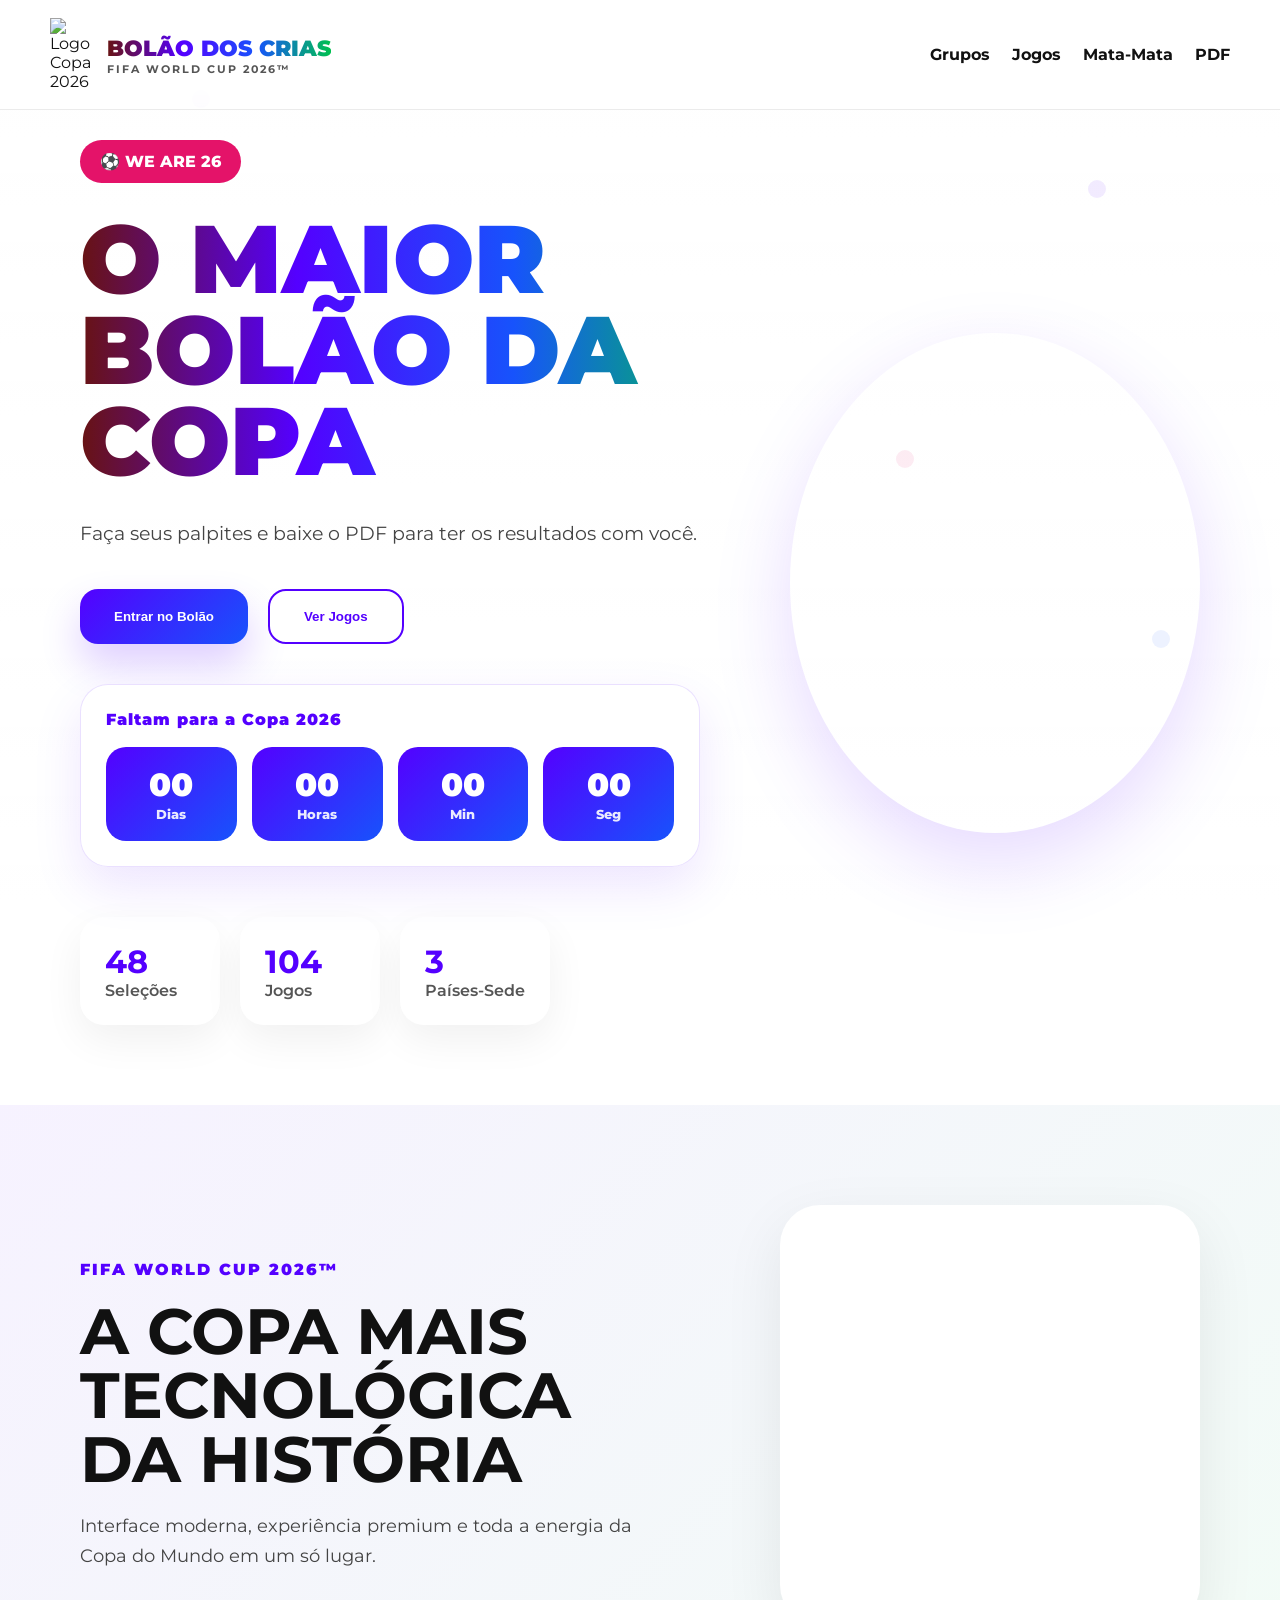
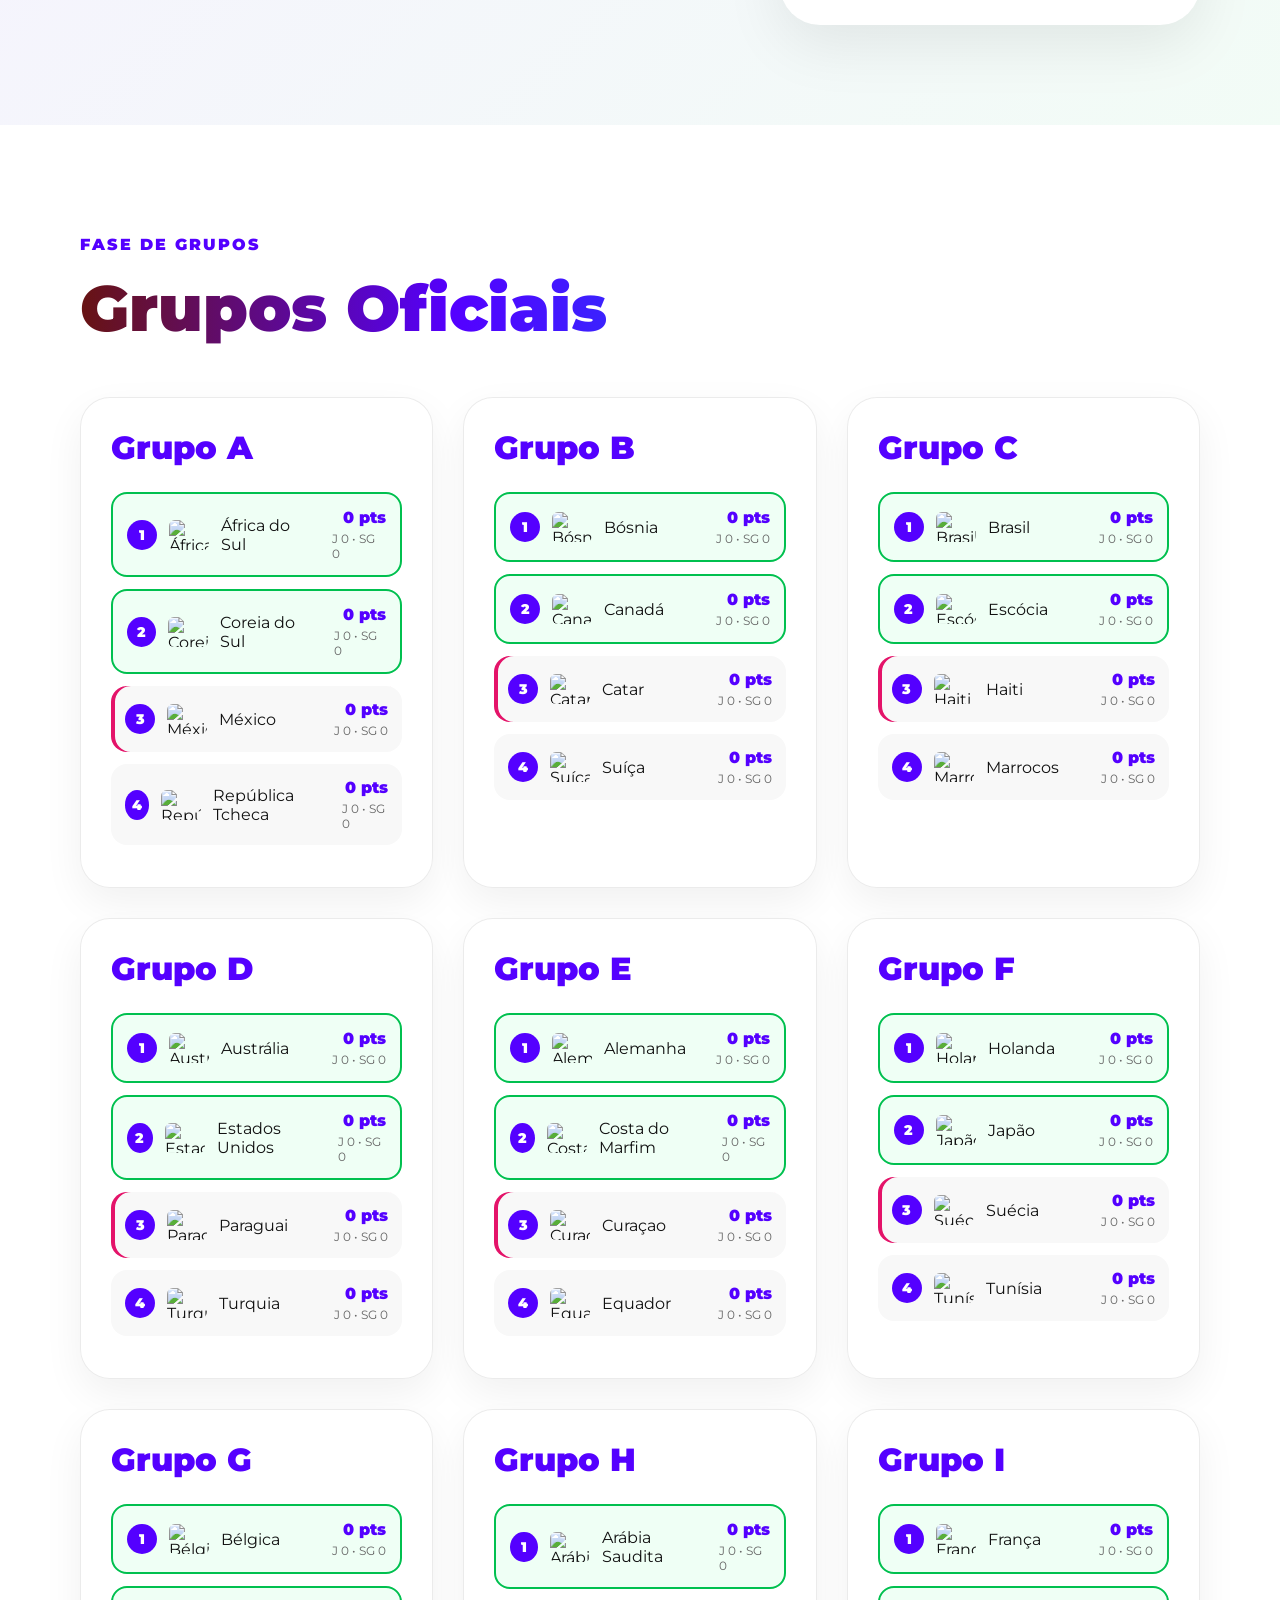
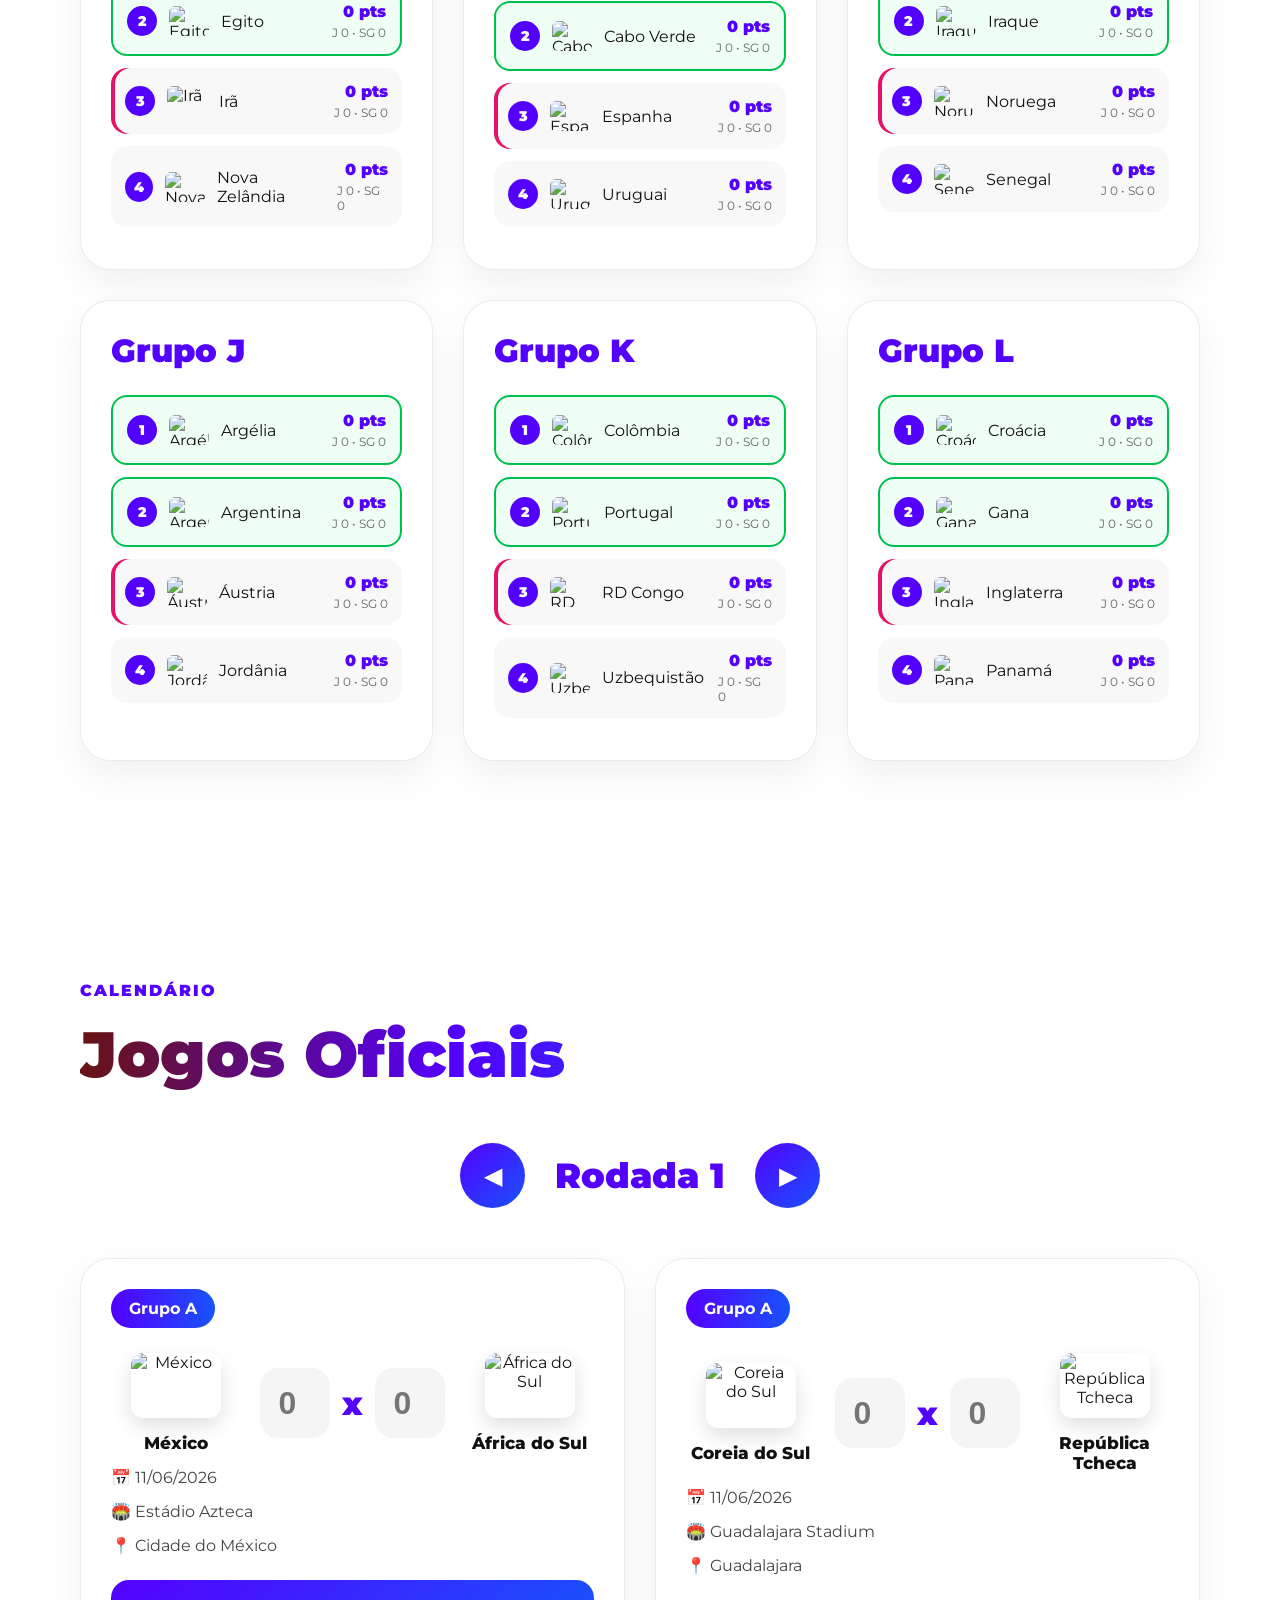
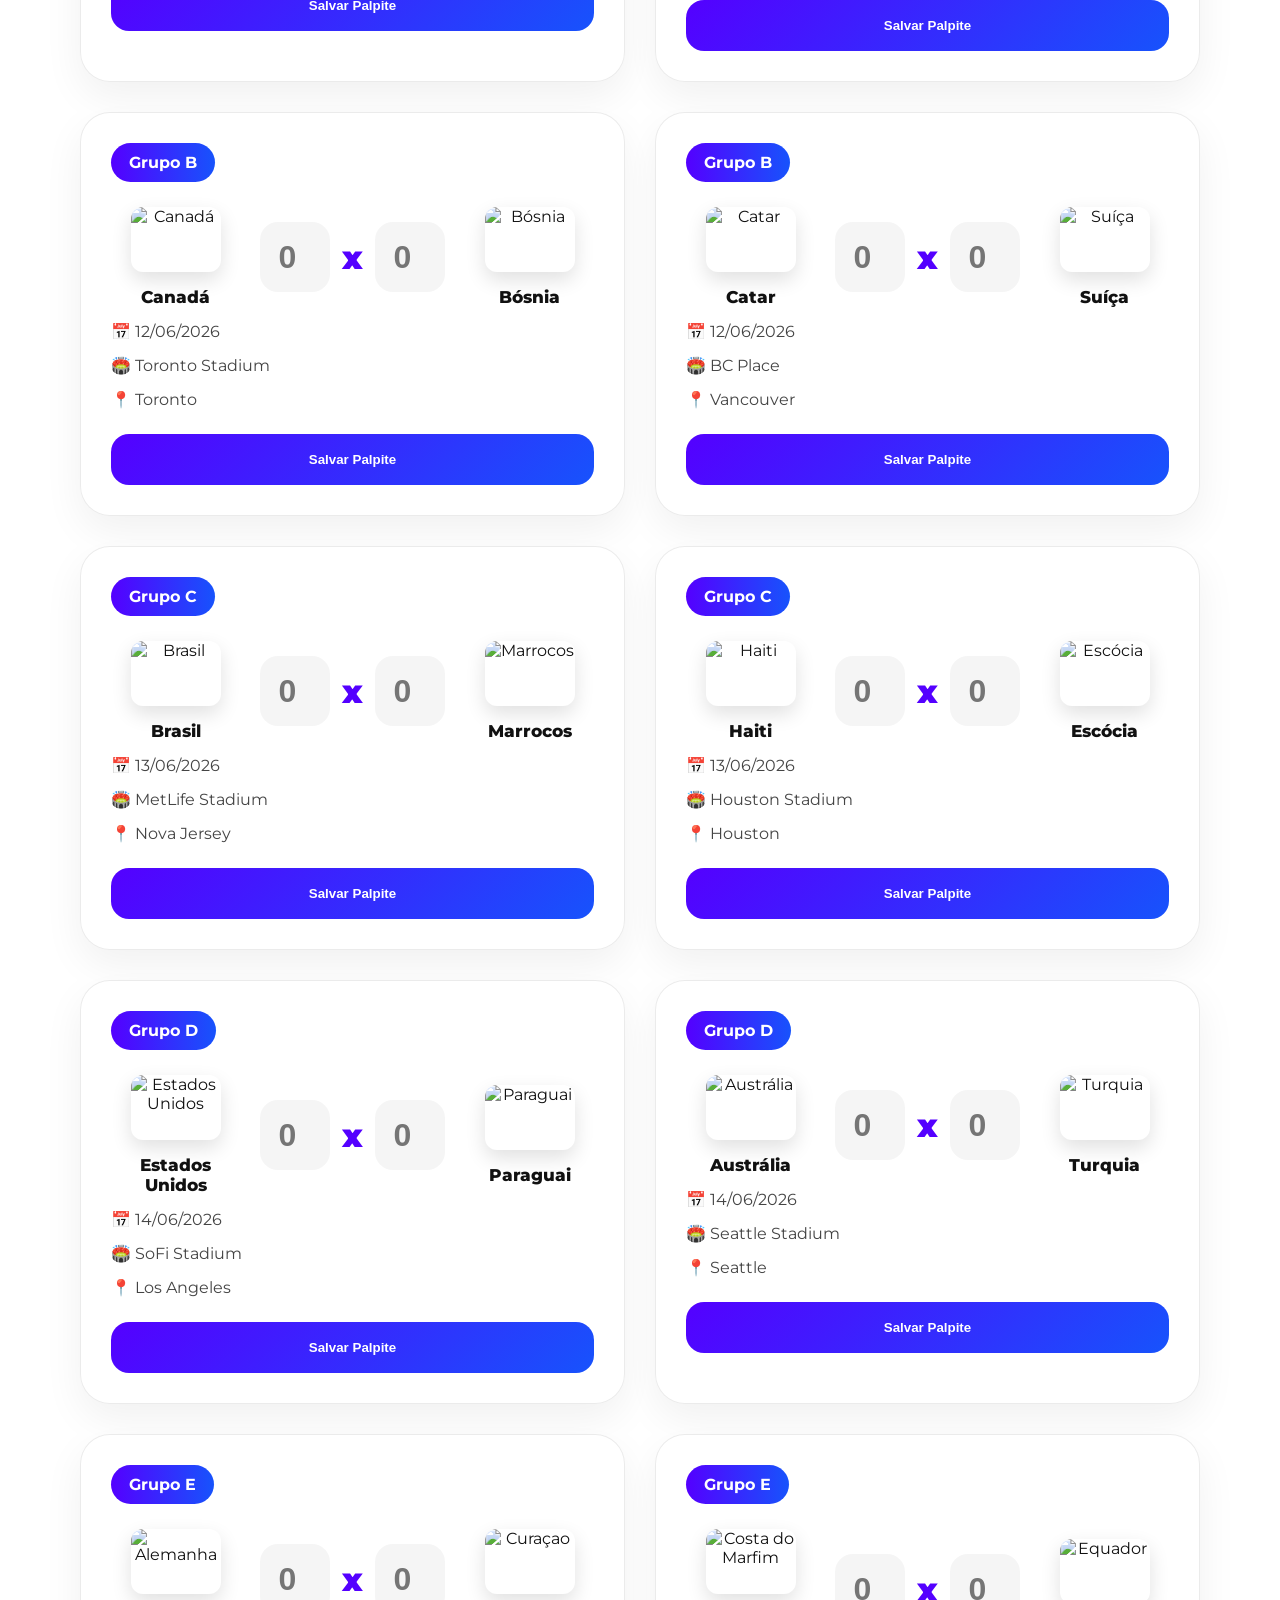
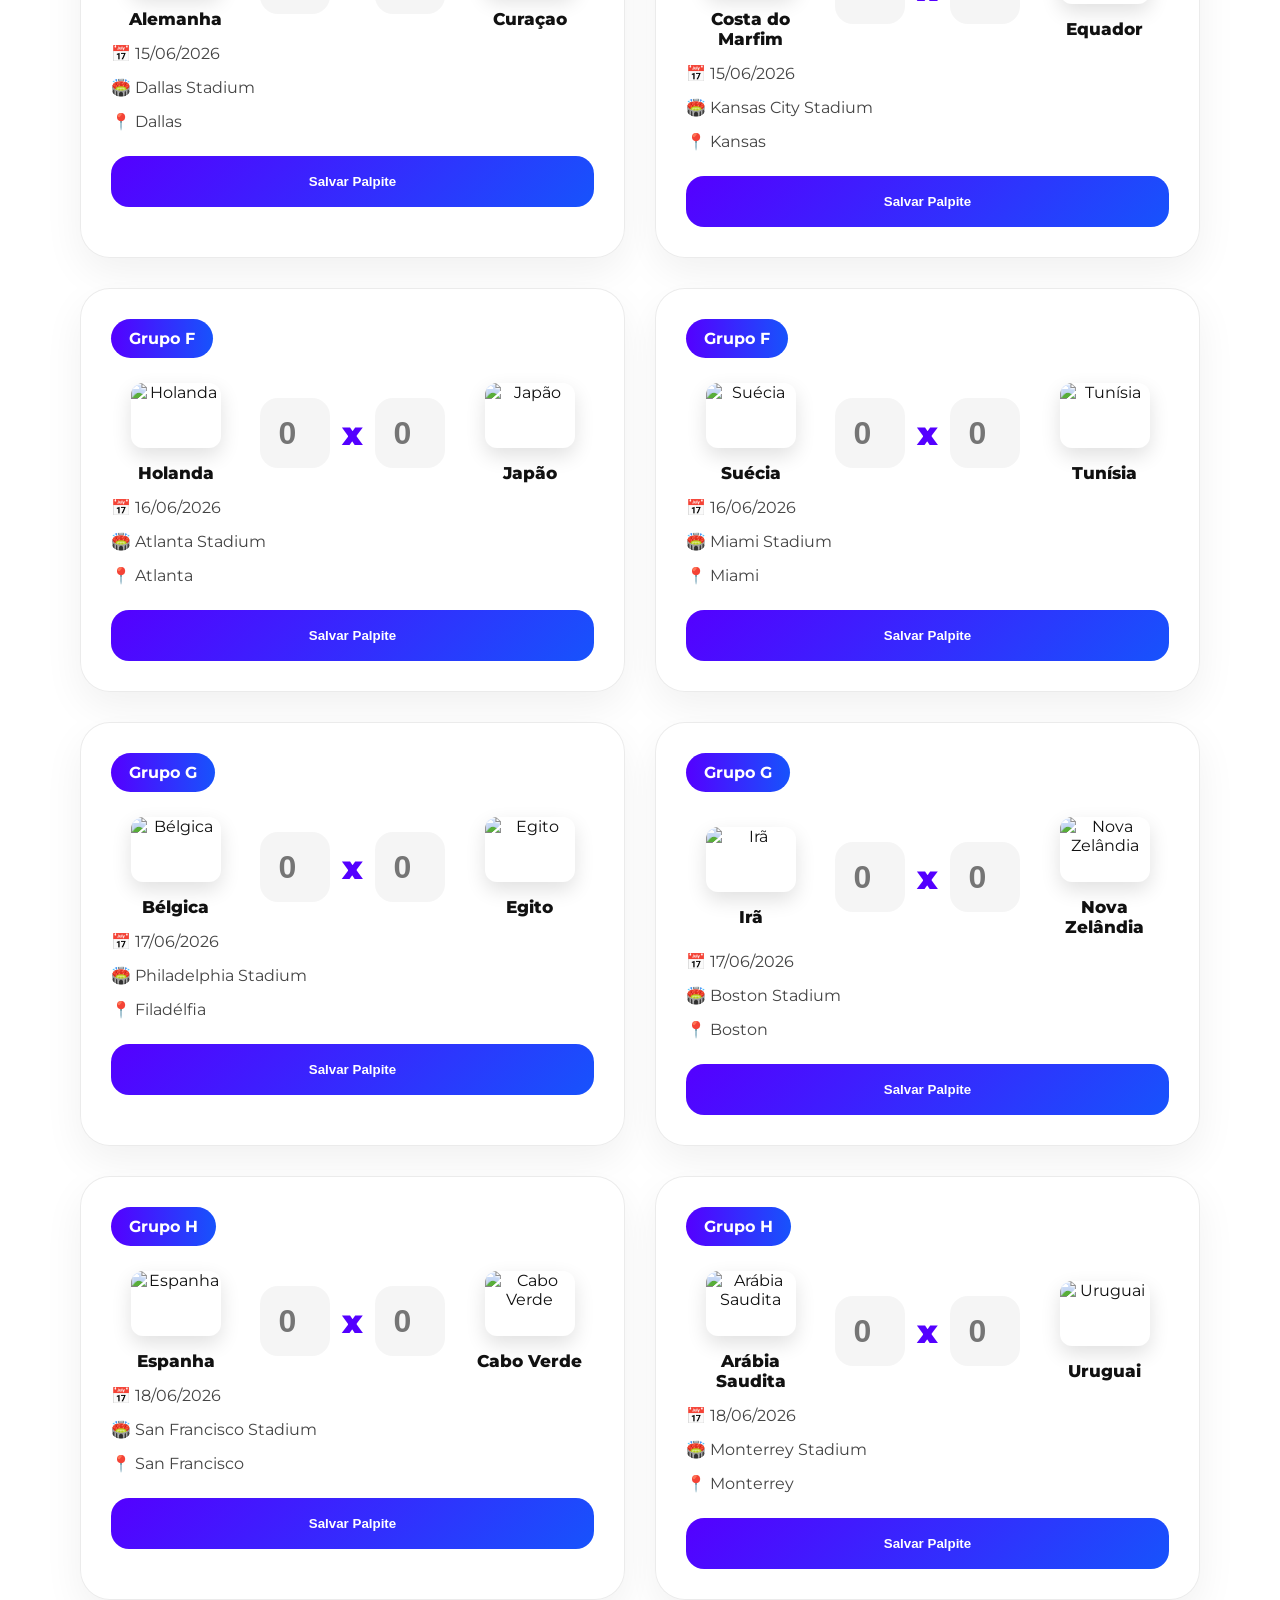
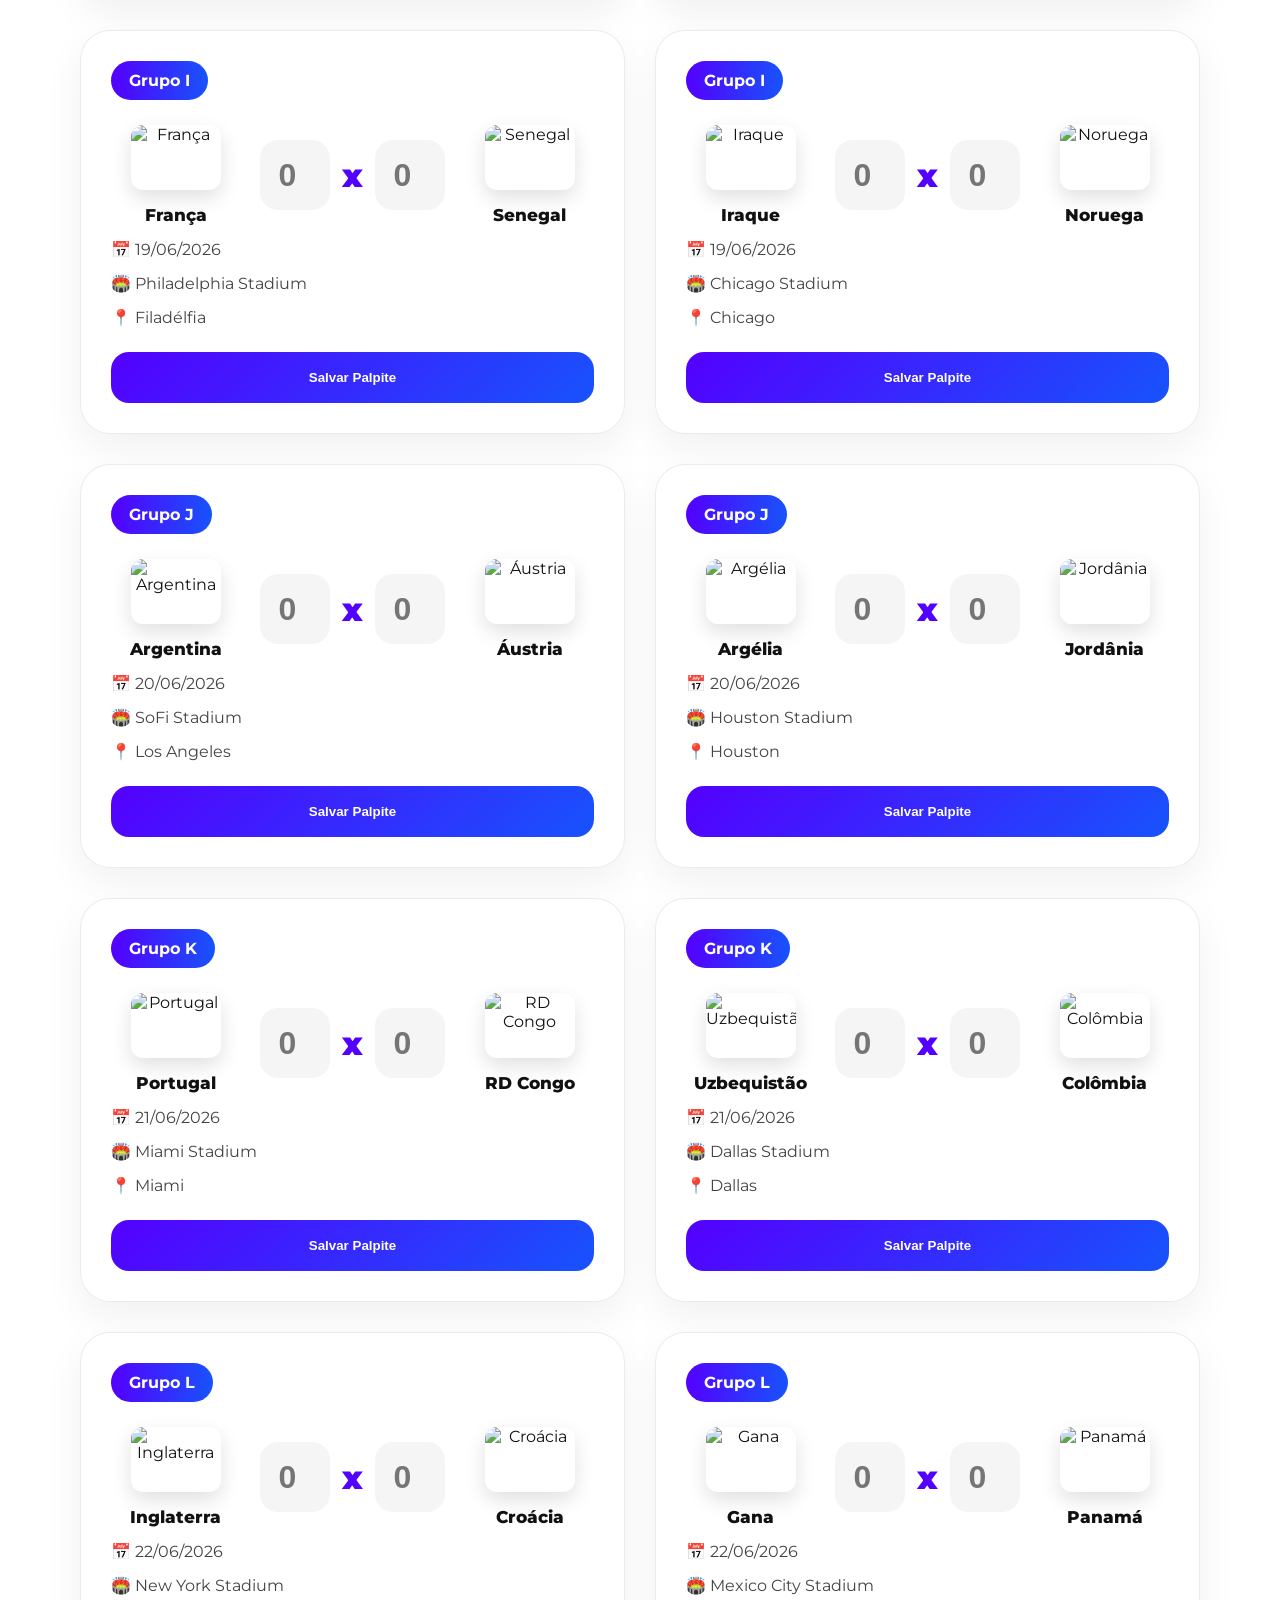
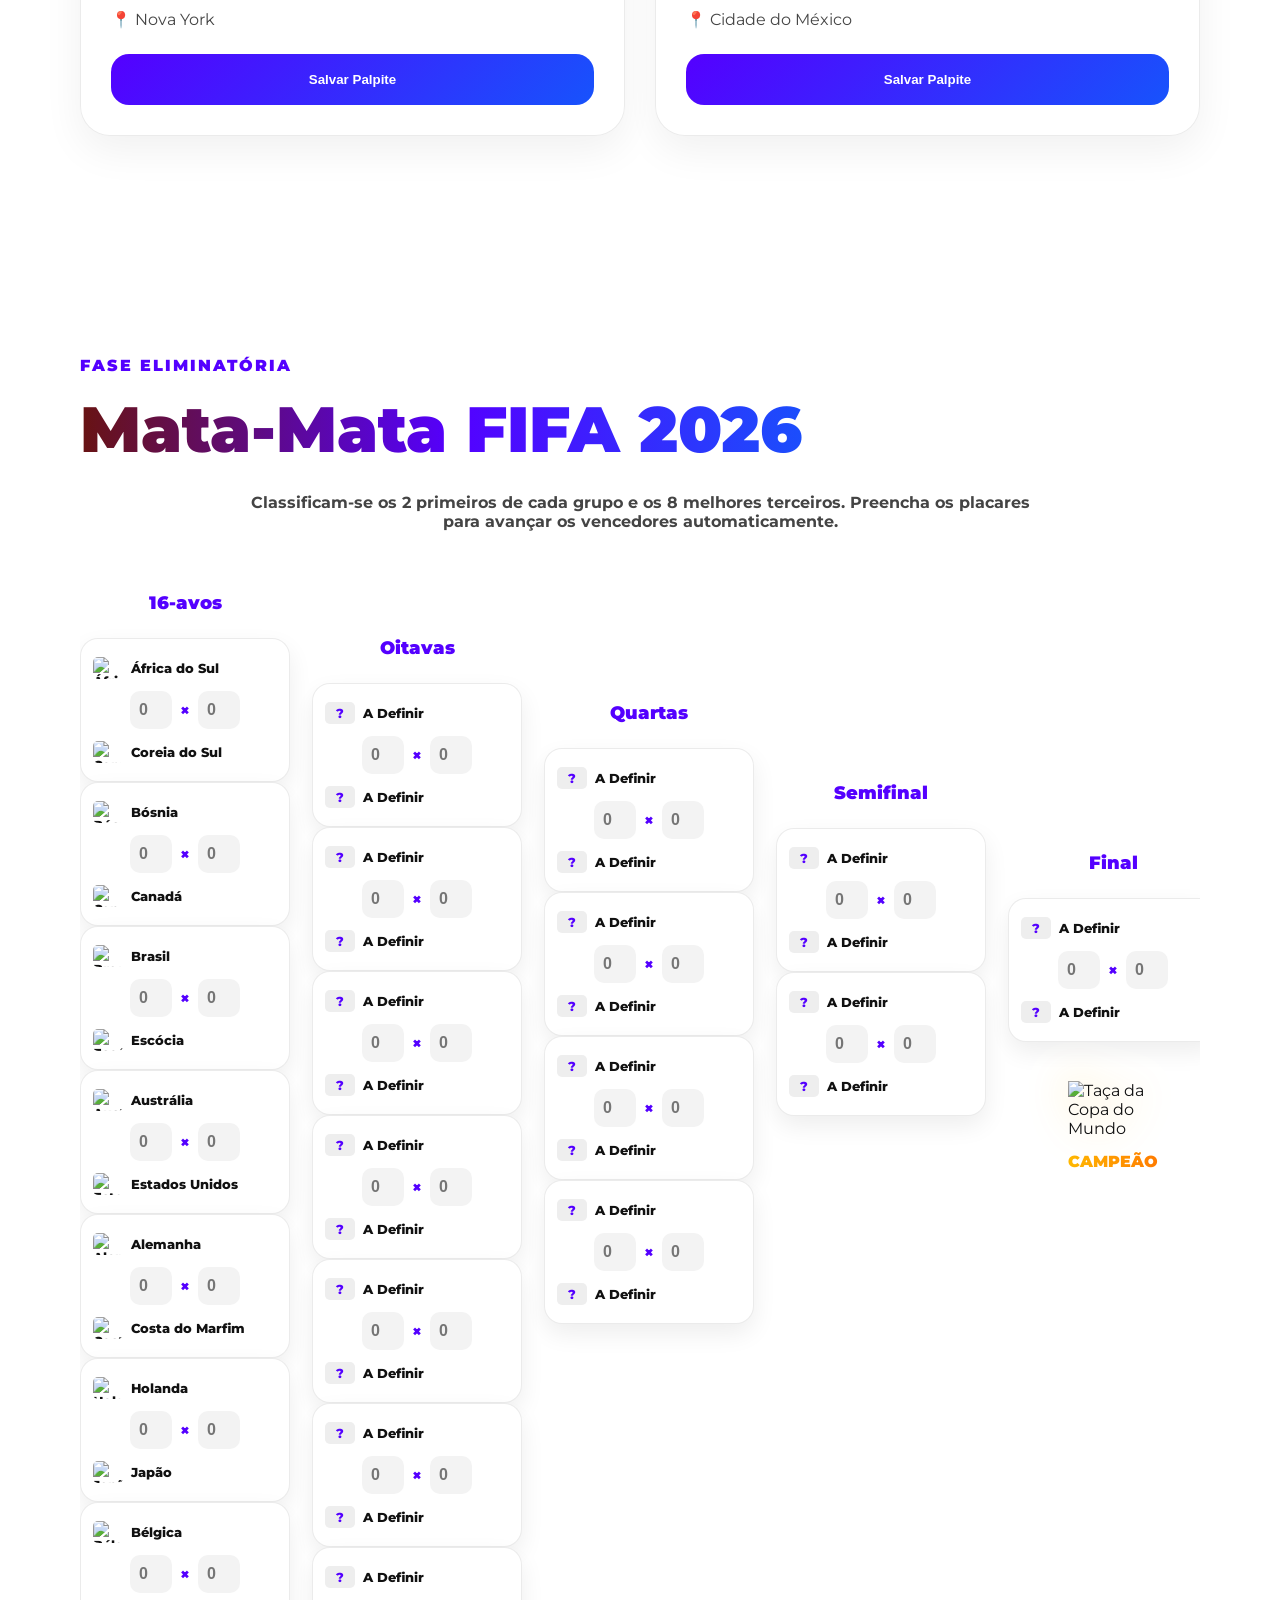
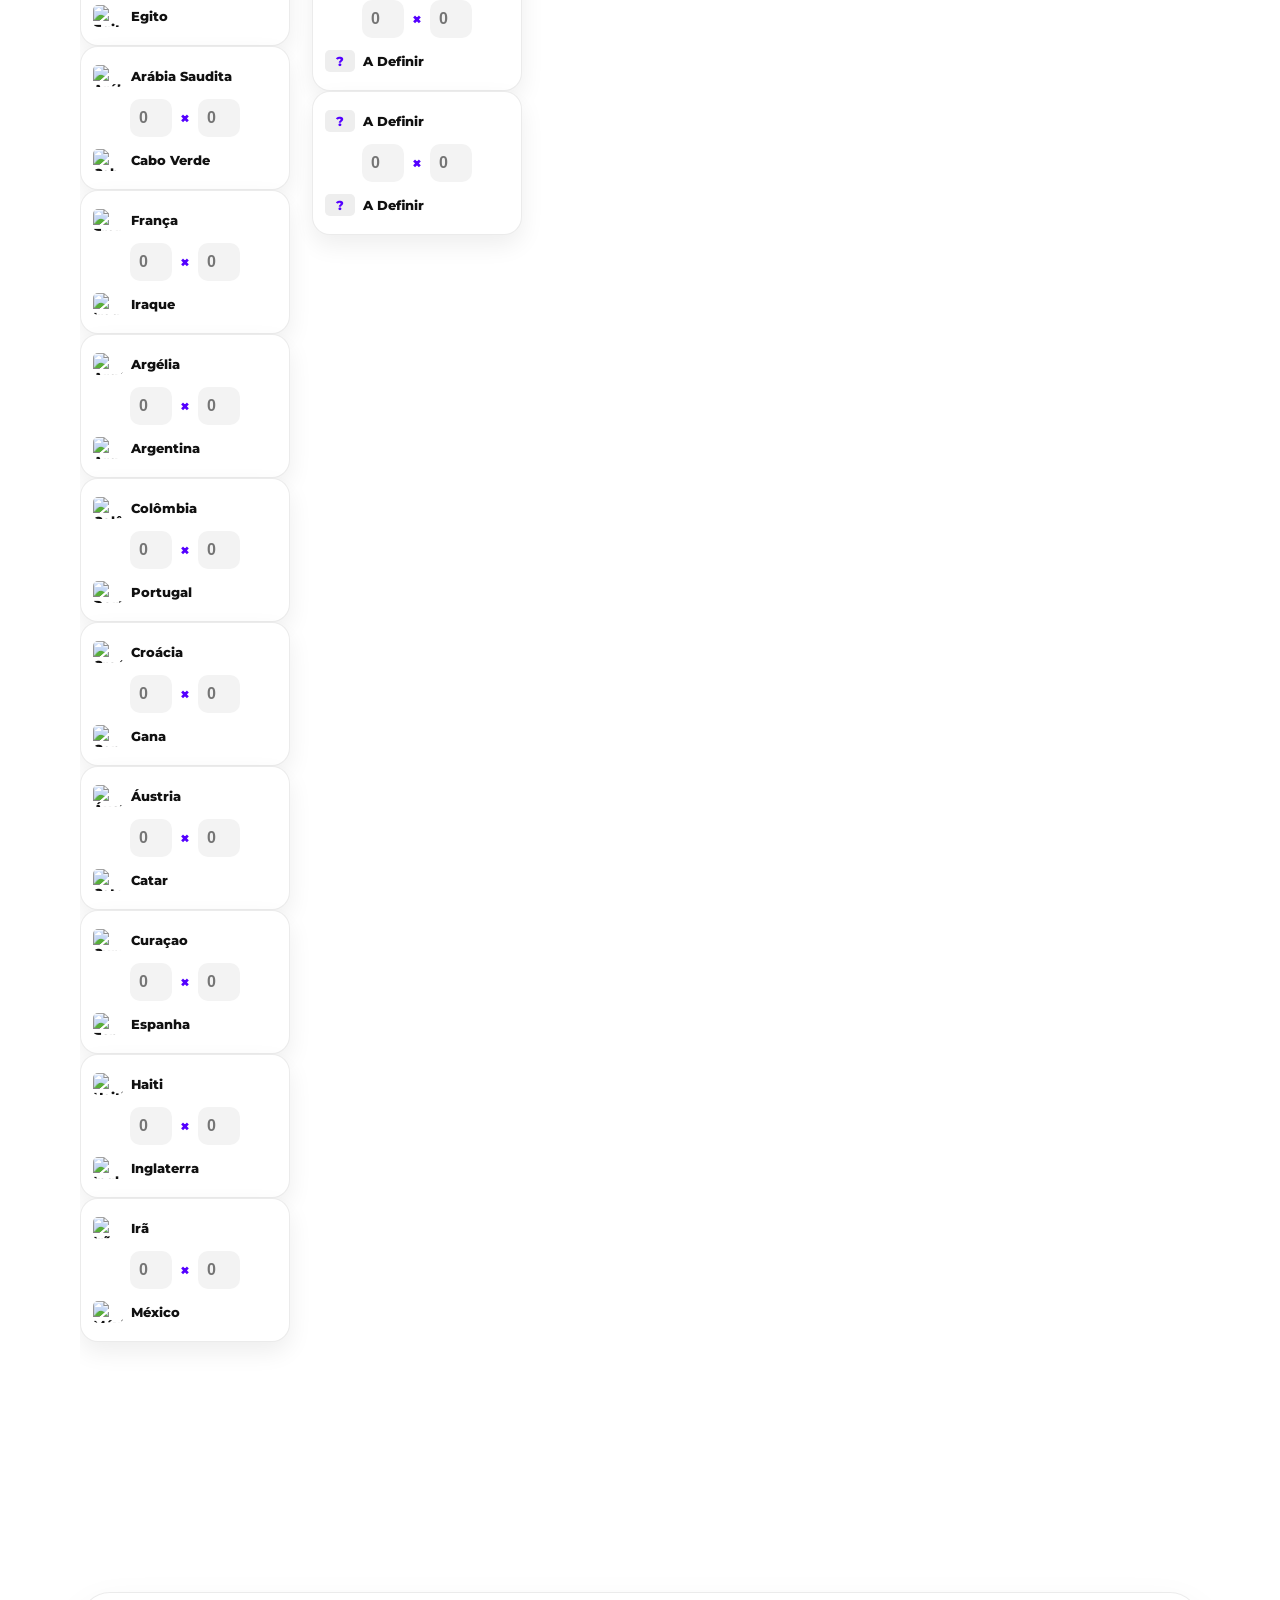
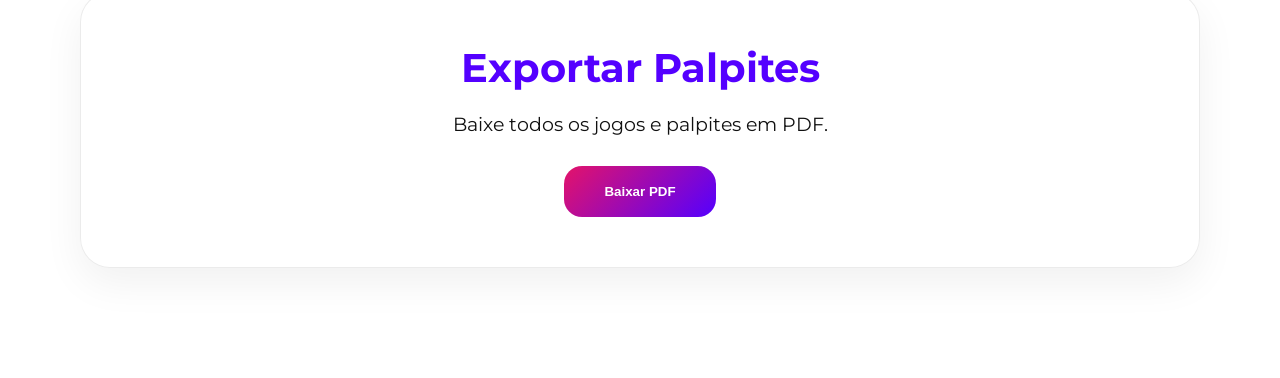
==== commit 6c5aeedb: "Update index.html" ====
--- a/index.html
+++ b/index.html
@@ -43,7 +43,7 @@
     <div class="hero-content">
       <span class="hero-tag">⚽ WE ARE 26</span>
       <h2>O MAIOR<br>BOLÃO DA COPA</h2>
-      <p>Faça seus palpites, acompanhe os jogos e dispute o topo do ranking com seus amigos.</p>
+      <p>Faça seus palpites e baixe o PDF para ter os resultados com você.</p>
 
       <div class="hero-buttons">
         <button class="primary-btn" onclick="document.querySelector('#jogos').scrollIntoView({behavior:'smooth'})">Entrar no Bolão</button>
@@ -163,7 +163,7 @@
         <div id="finalColumn"></div>
 
         <div class="champion-area">
-          <img src="https://upload.wikimedia.org/wikipedia/commons/d/d3/FIFA_World_Cup_Trophy.svg" class="champion-trophy" alt="Taça da Copa do Mundo" />
+          <img src="assets/—Pngtree—the fifa world cup trophy_23046083.png" class="champion-trophy" alt="Taça da Copa do Mundo" />
           <span>CAMPEÃO</span>
         </div>
       </div>
@@ -182,7 +182,7 @@
 
   <div id="championScreen">
     <div class="champion-content">
-      <img src="https://upload.wikimedia.org/wikipedia/commons/d/d3/FIFA_World_Cup_Trophy.svg" class="champion-big-trophy" alt="Taça da Copa" />
+      <img src="assets/—Pngtree—the fifa world cup trophy_23046083.png" class="champion-big-trophy" alt="Taça da Copa" />
       <img id="championFlag" class="champion-flag" alt="Bandeira do campeão" />
       <h1 id="championName">WORLD CHAMPION</h1>
       <span>FIFA WORLD CUP 2026™</span>
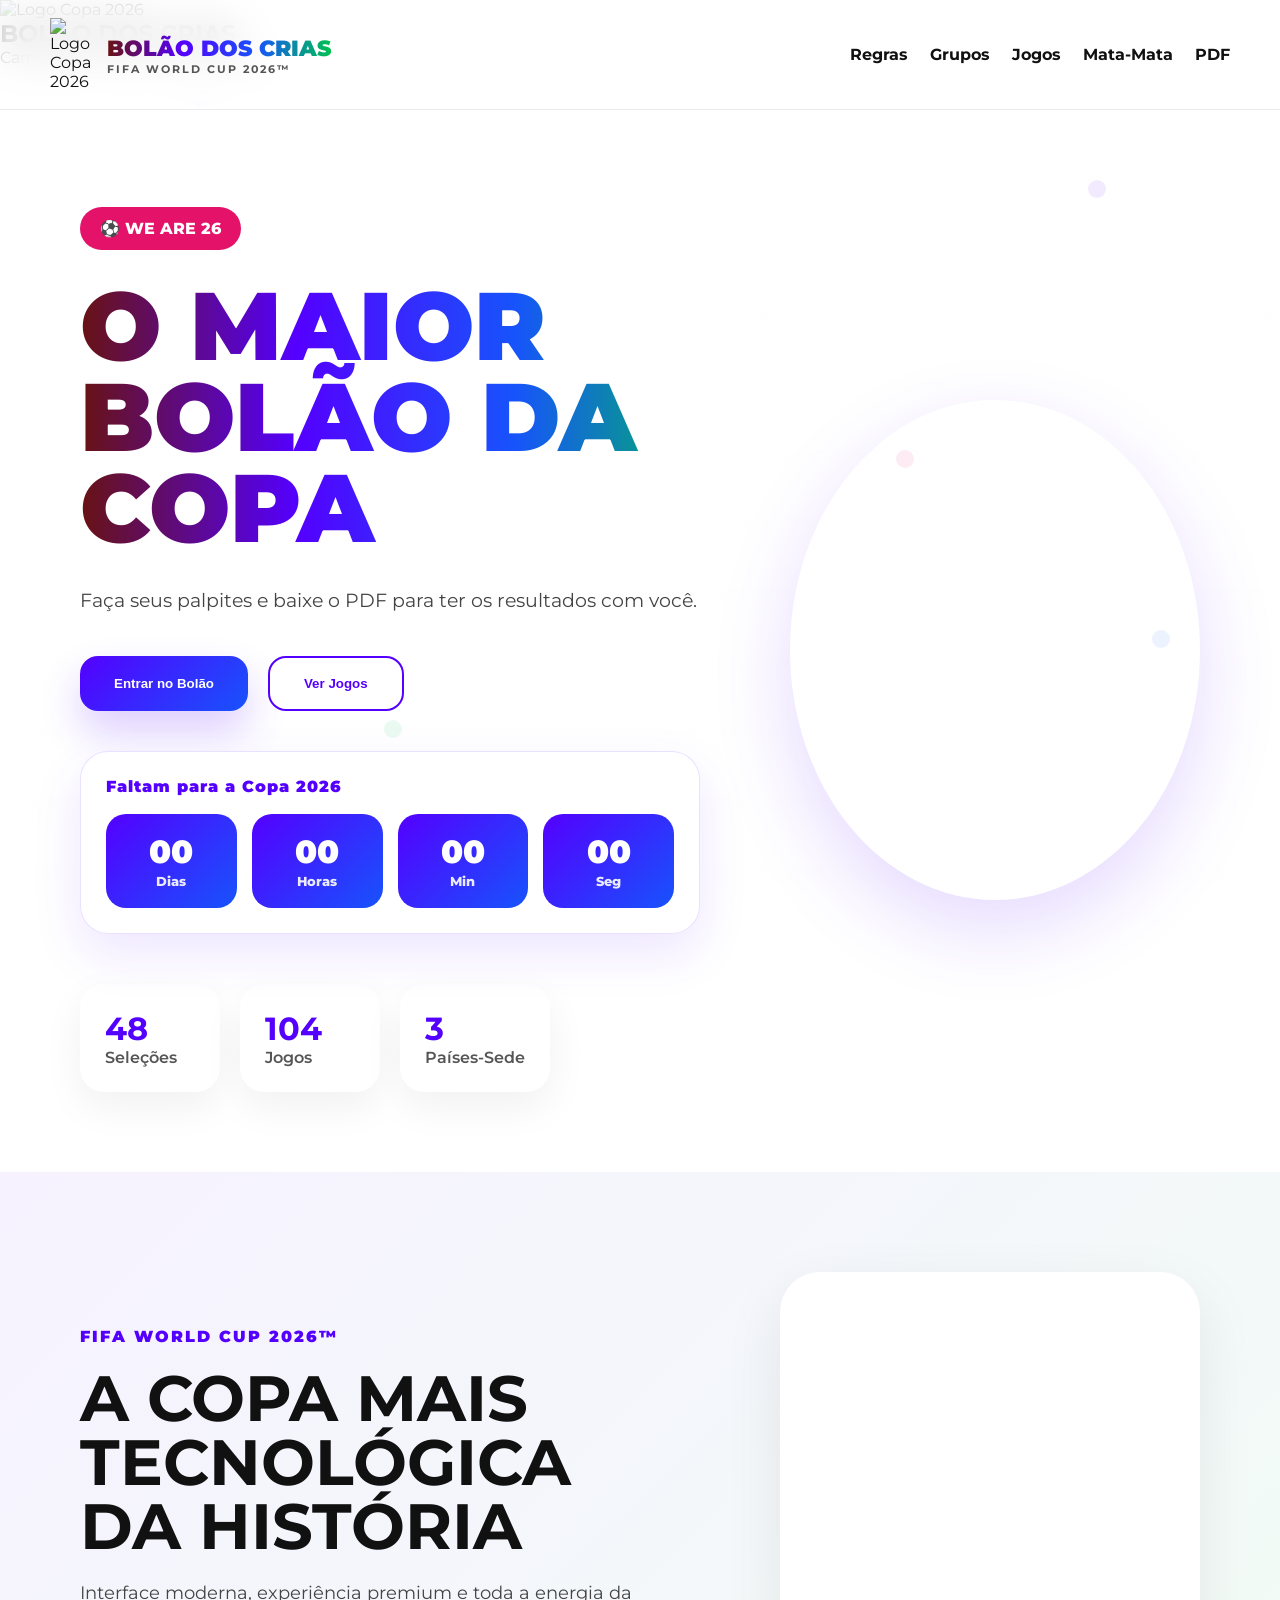
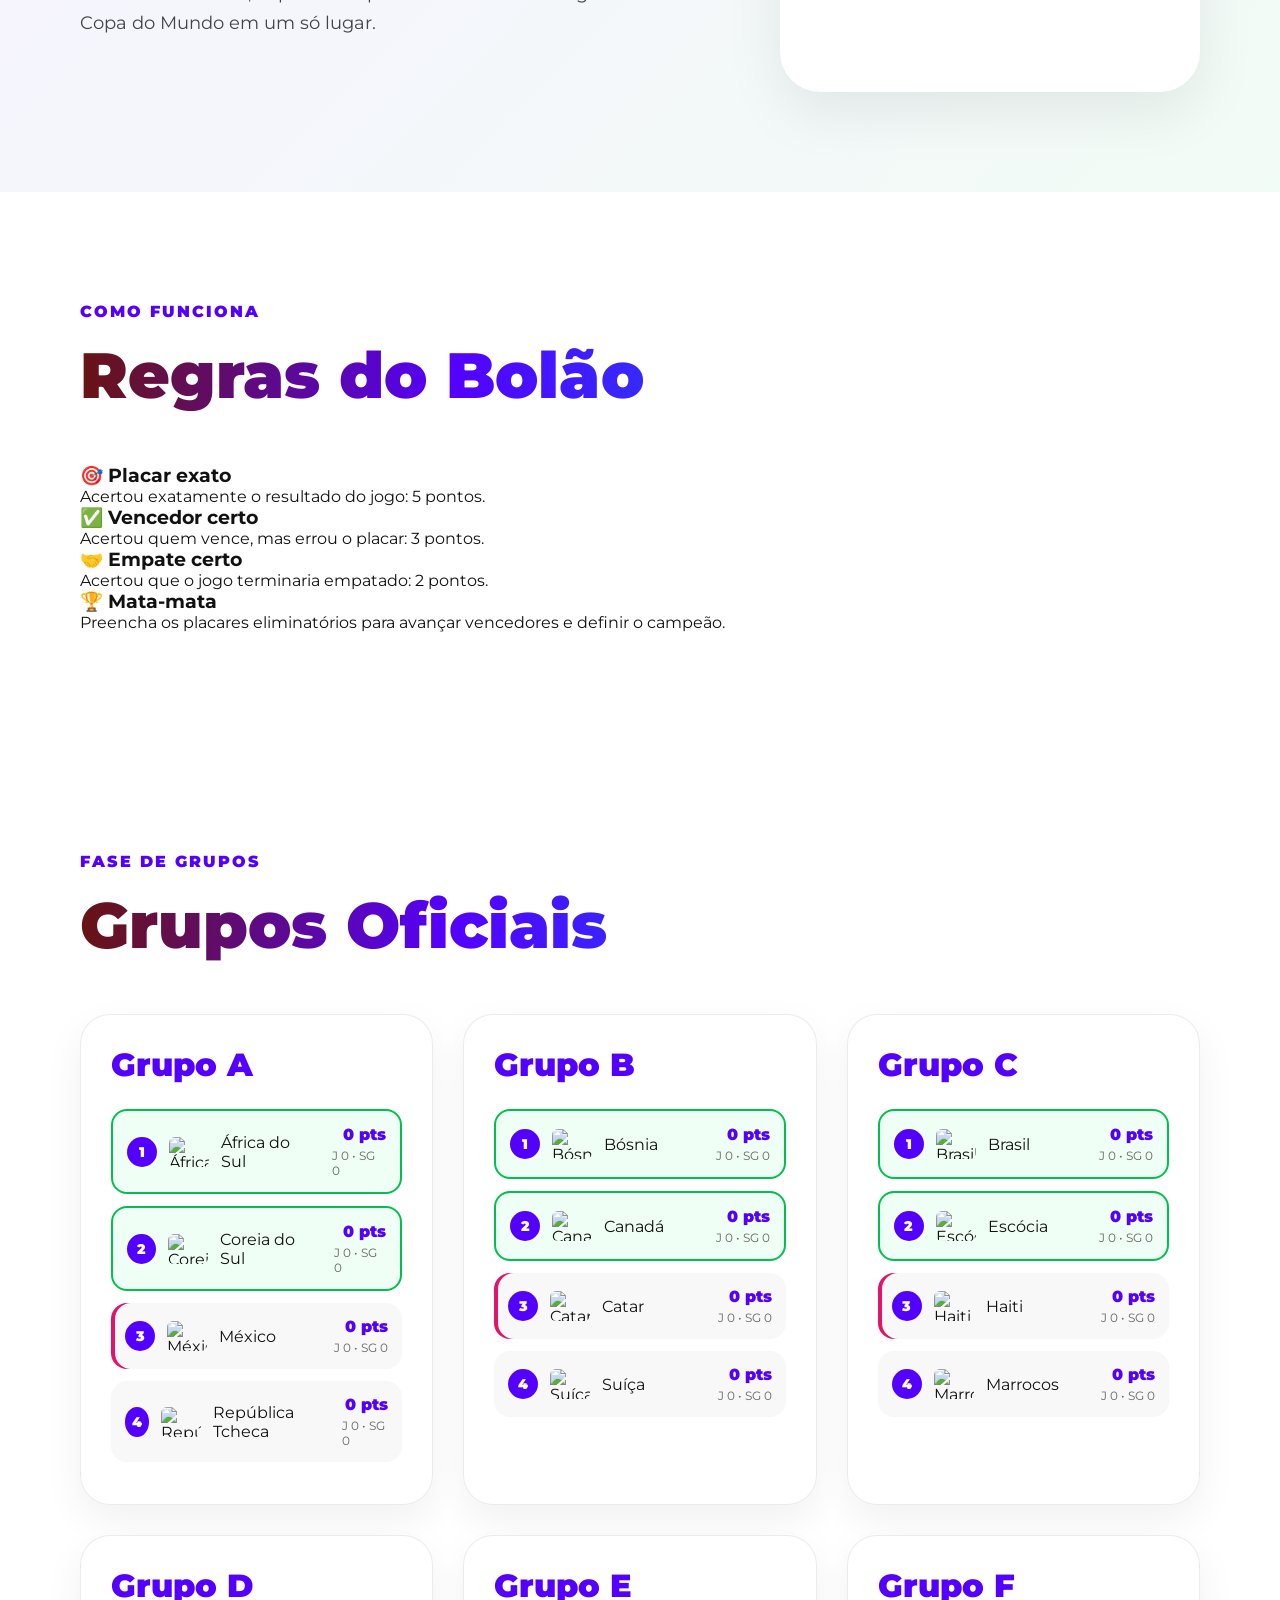
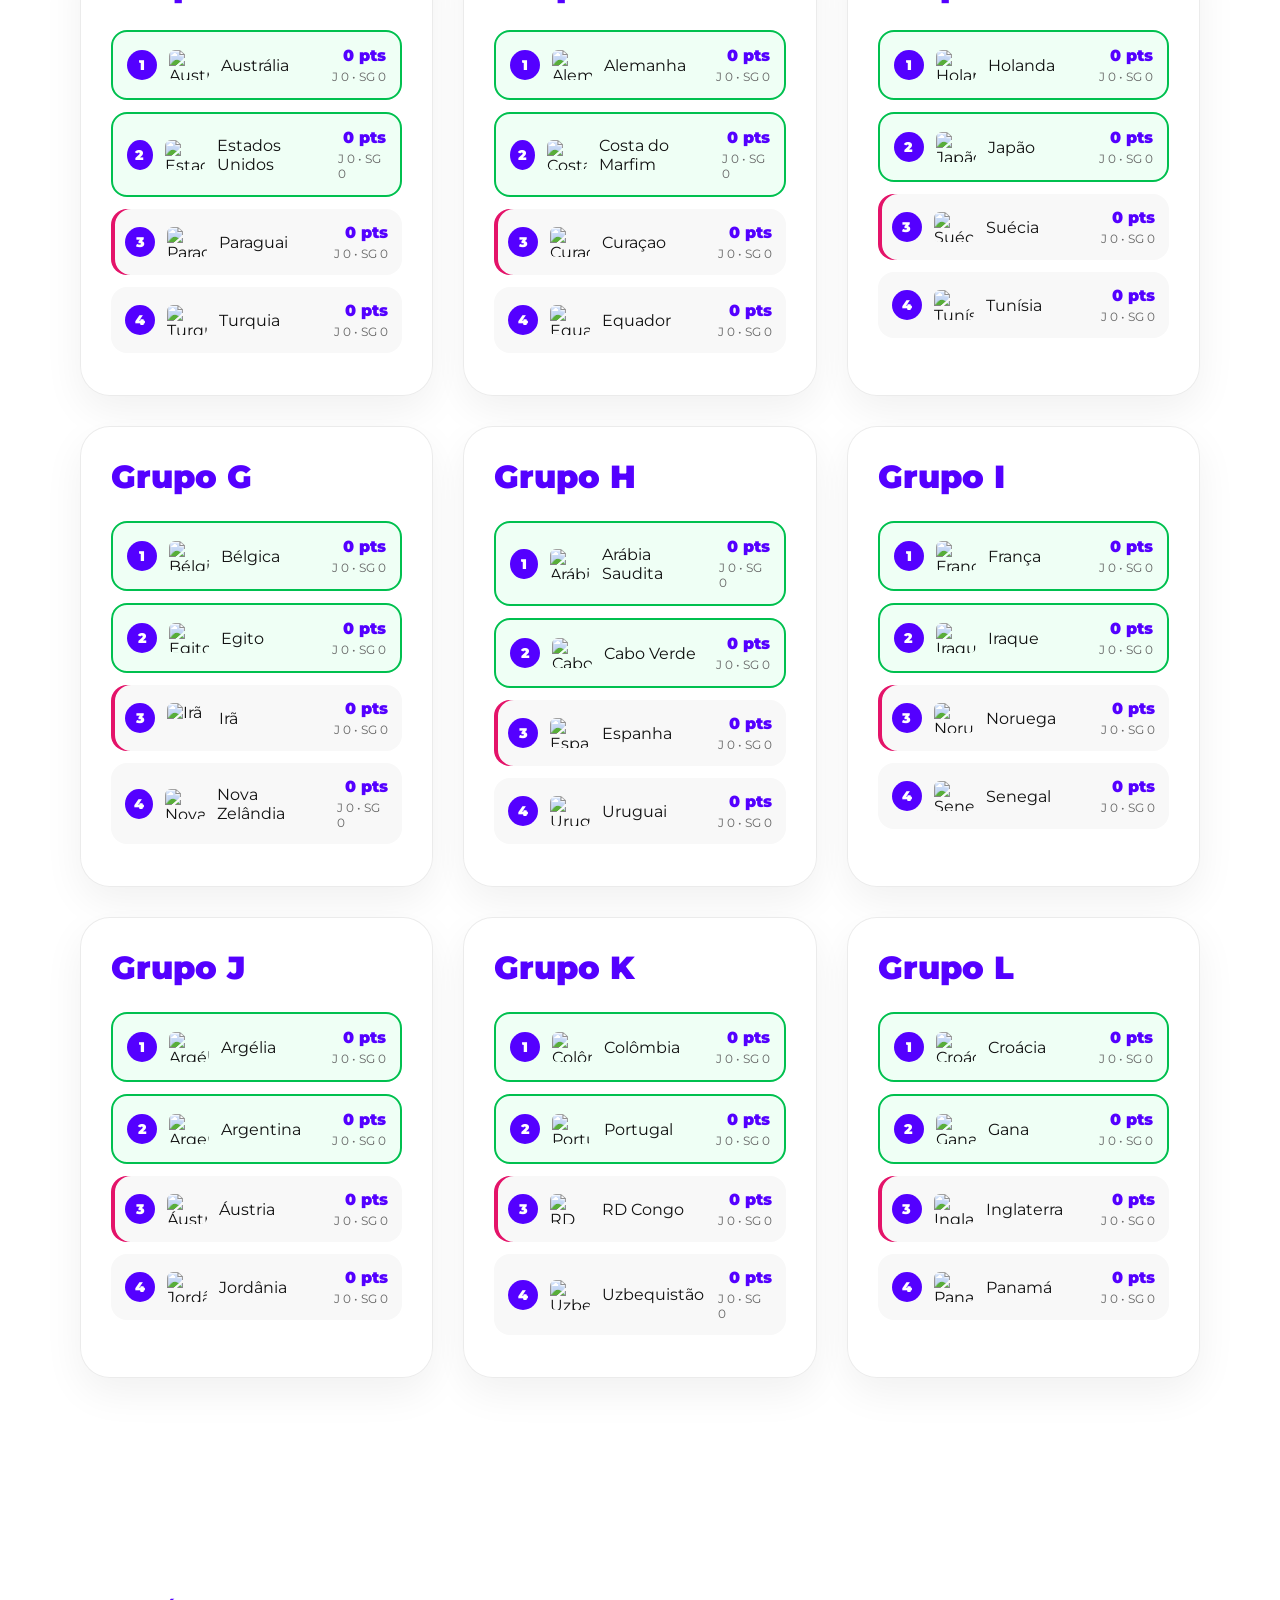
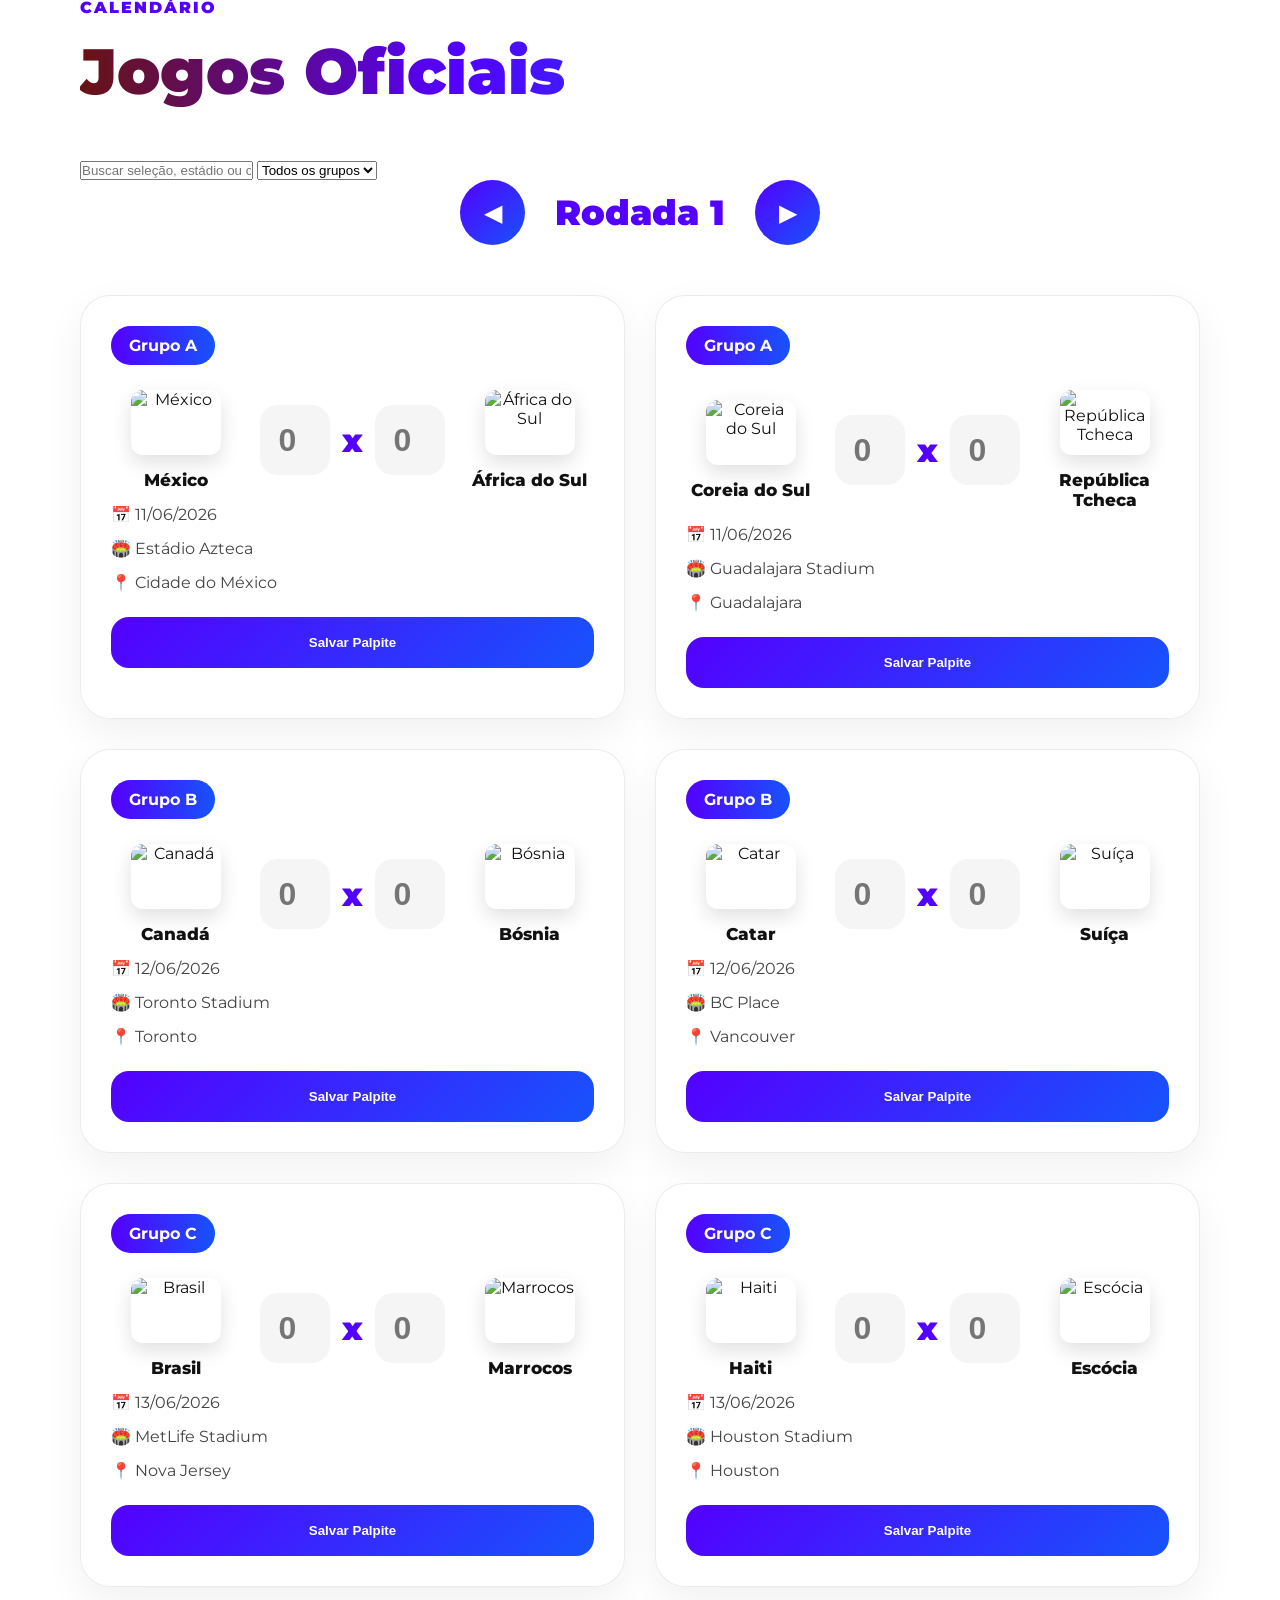
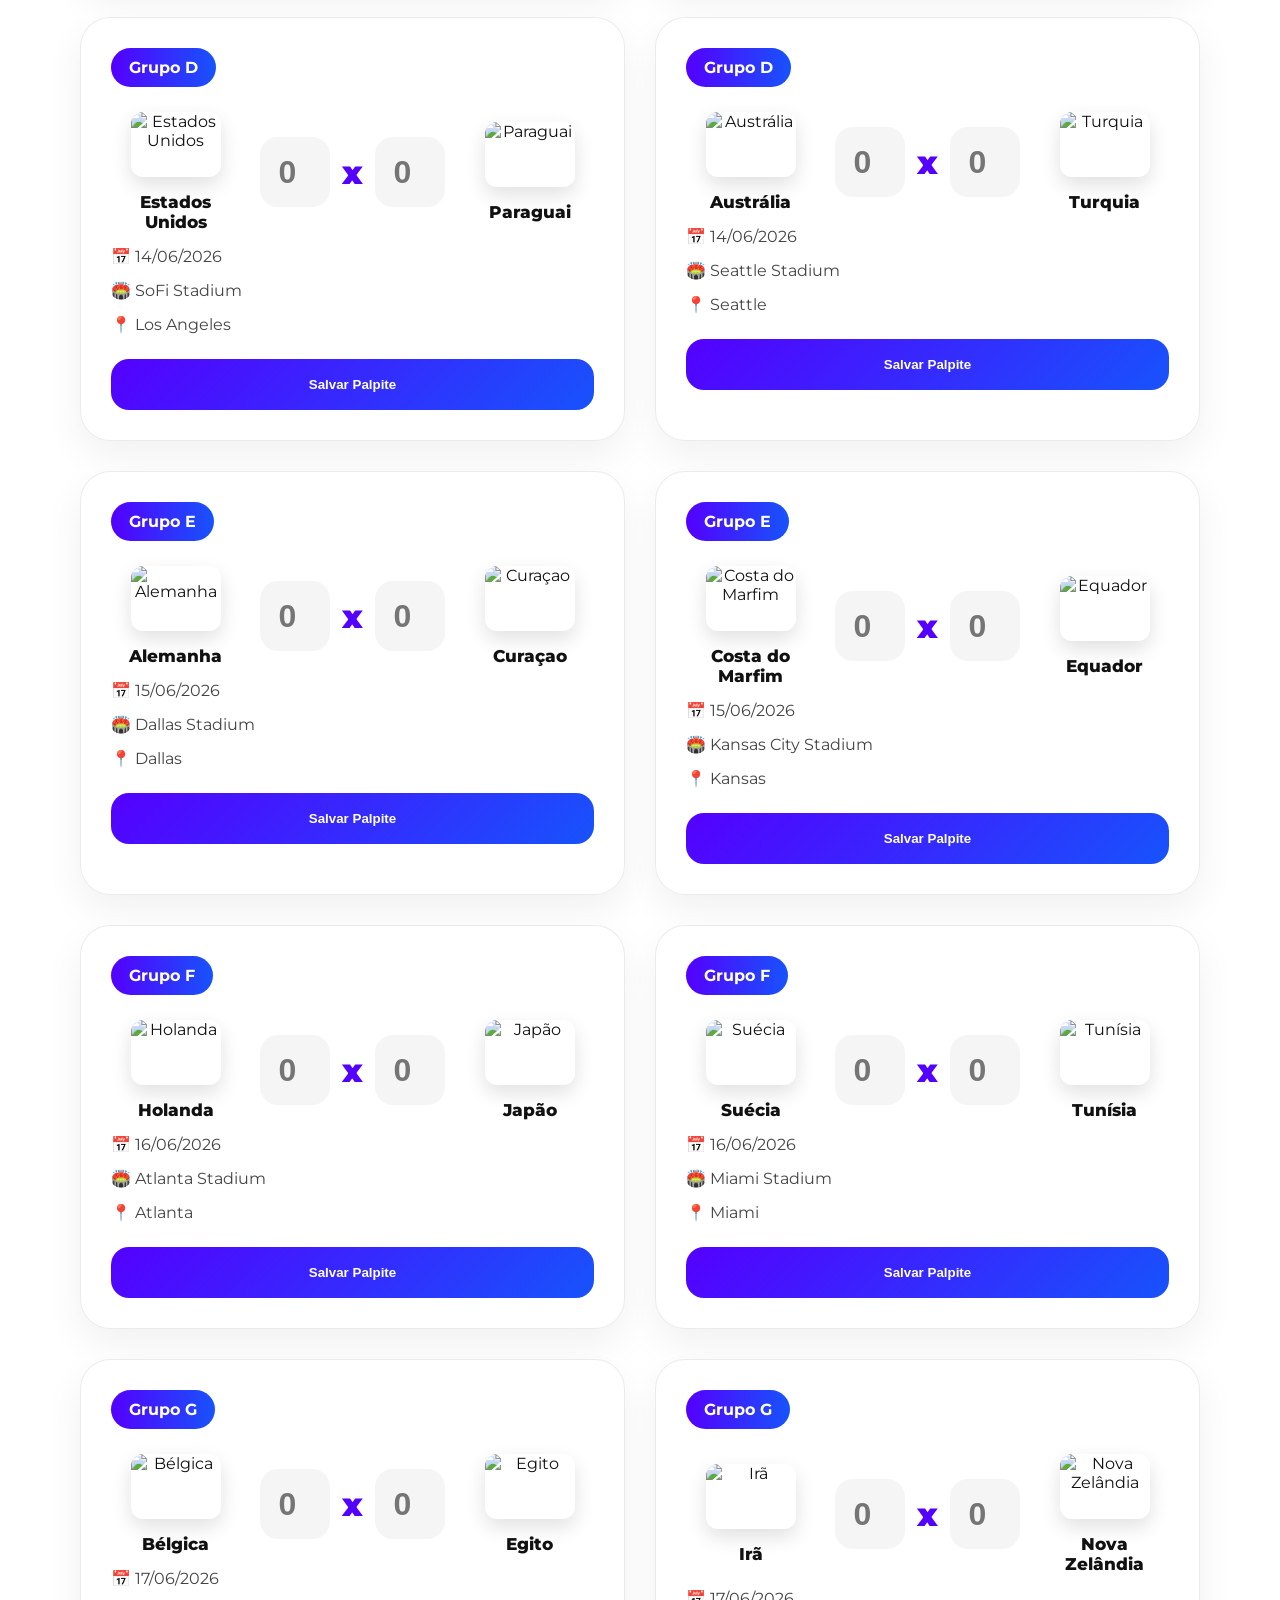
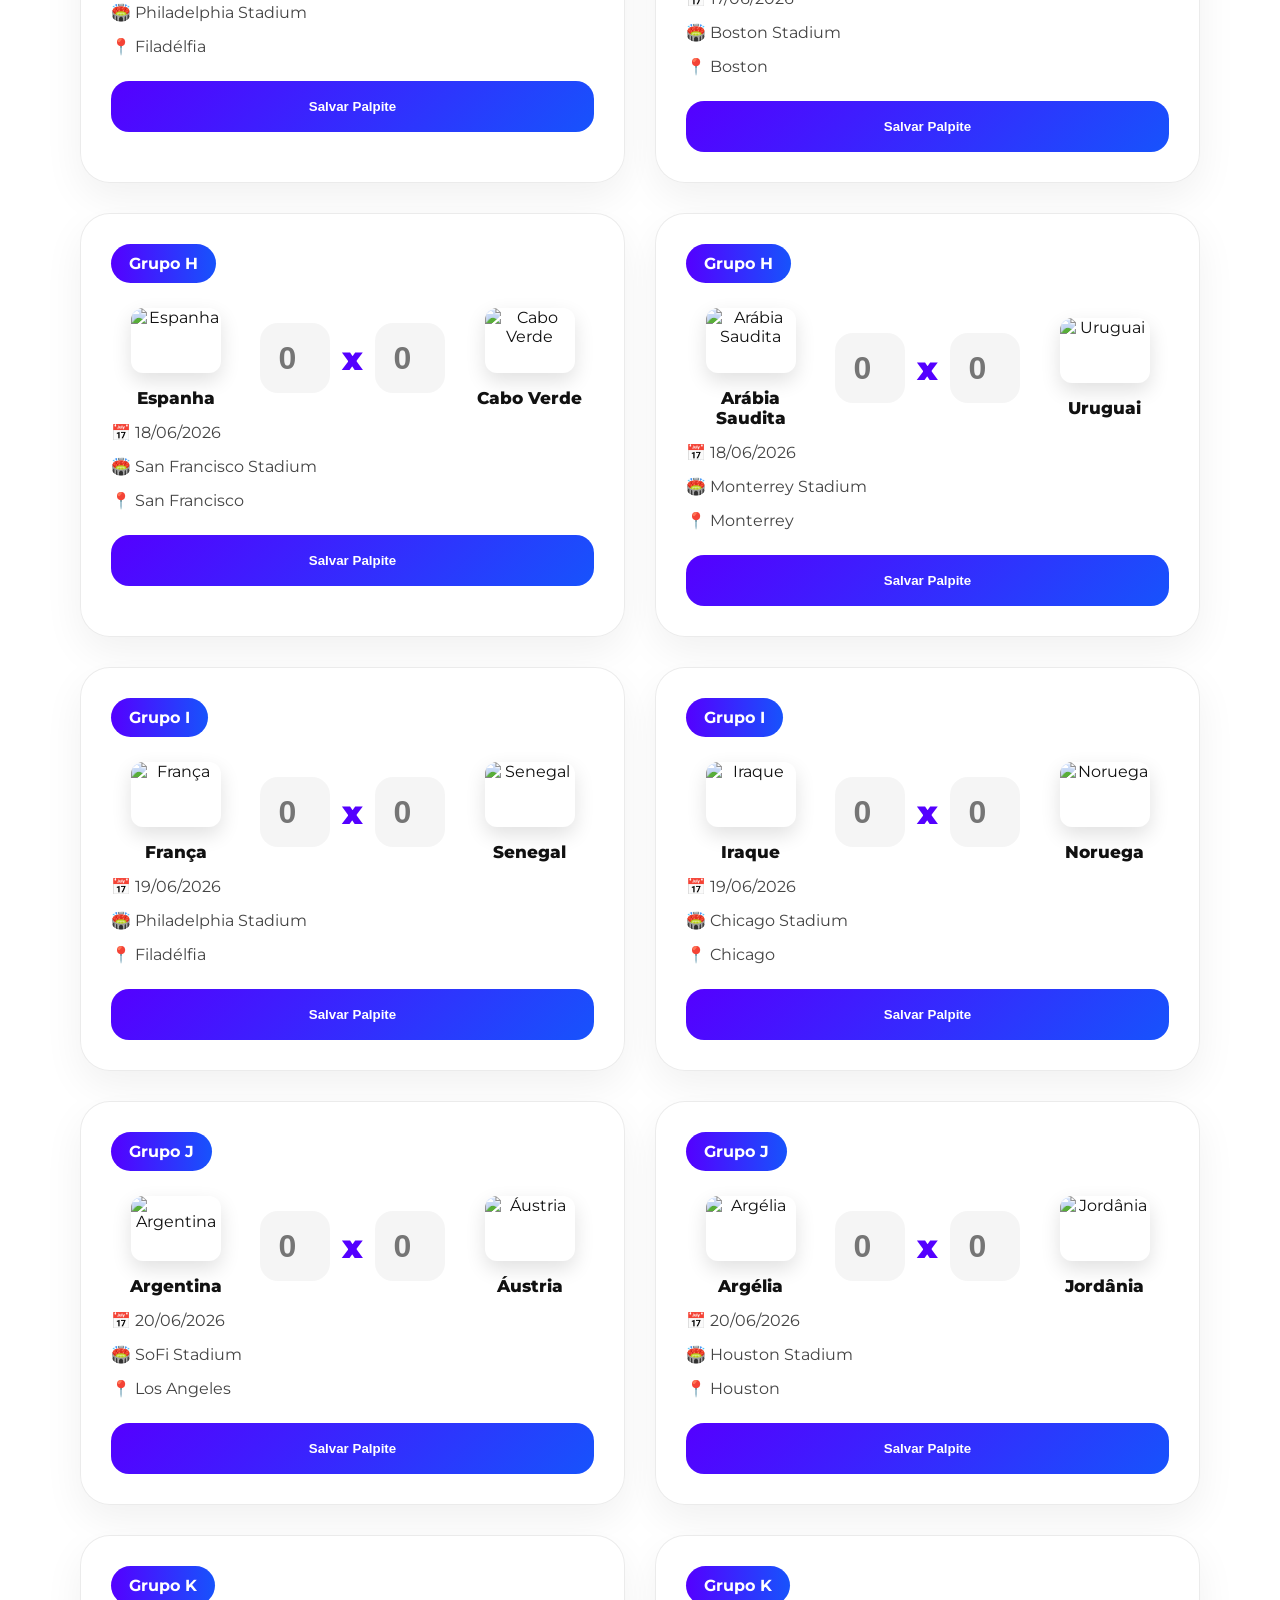
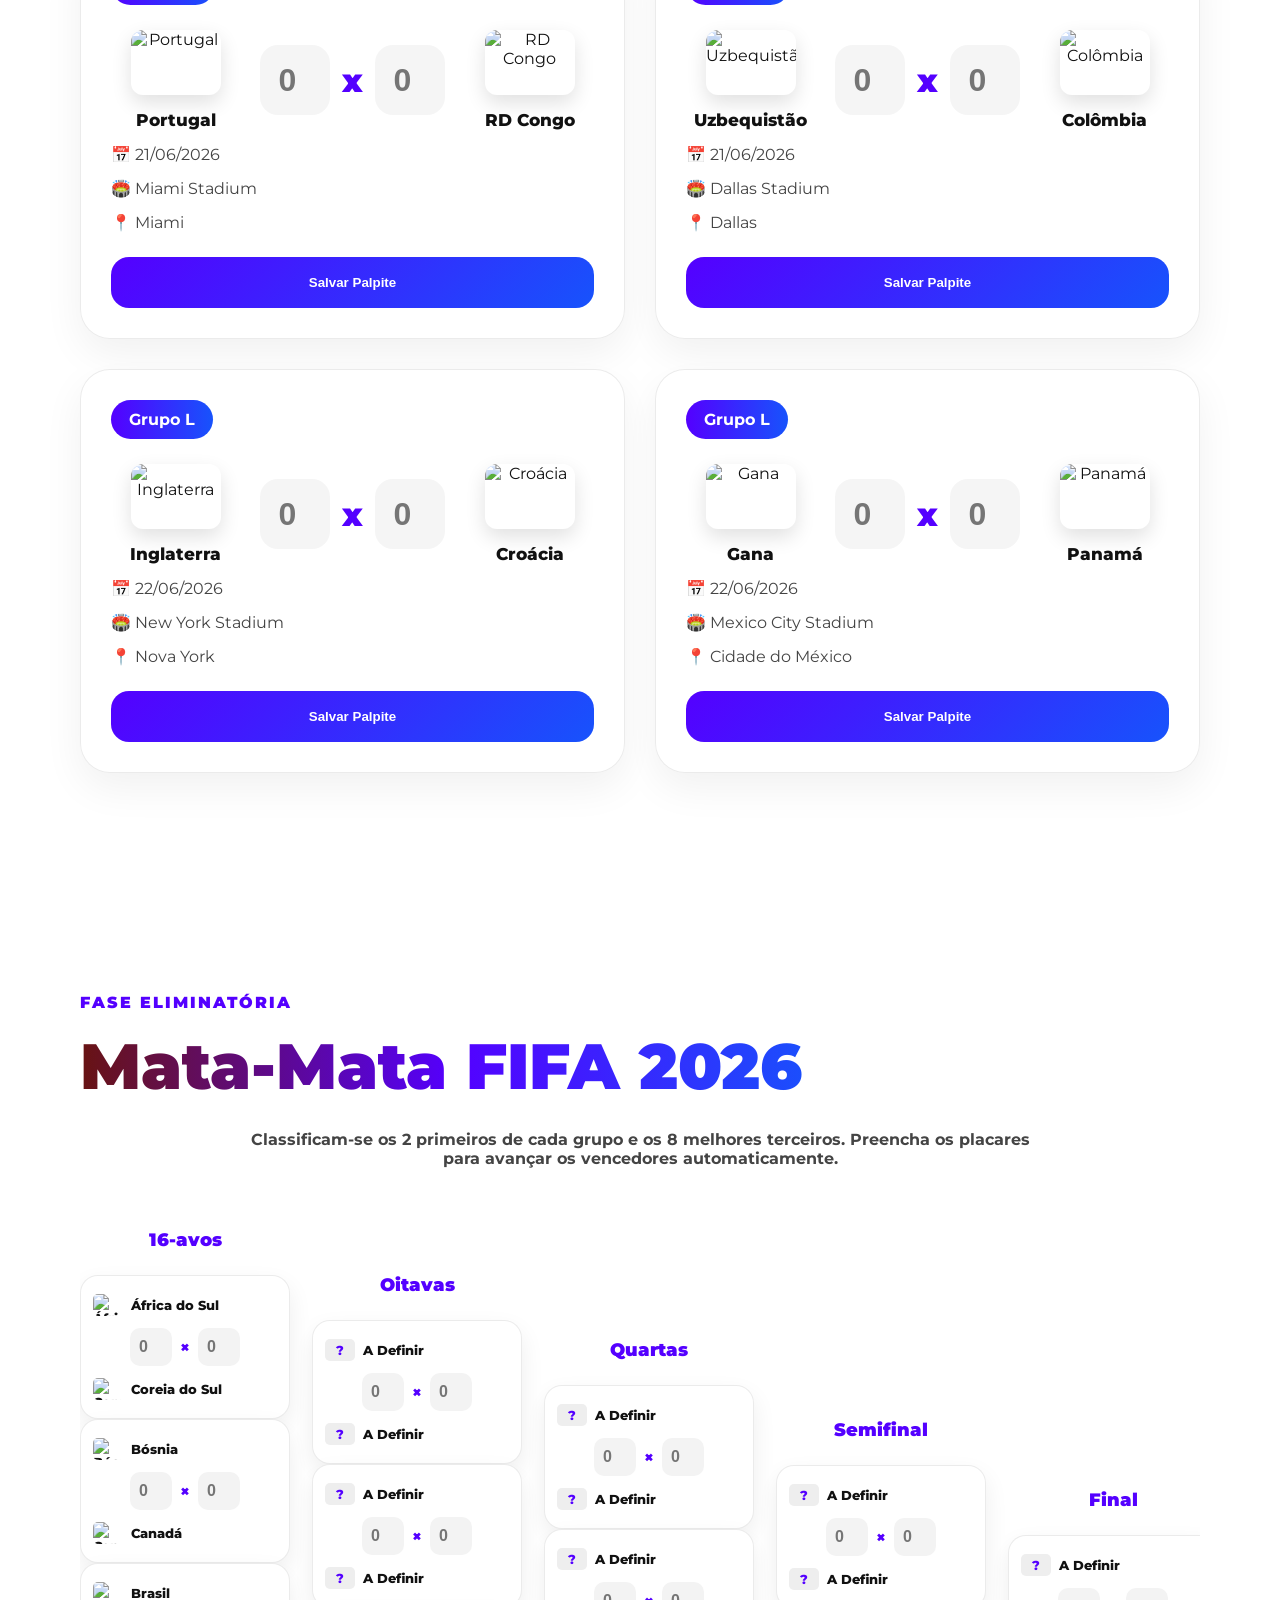
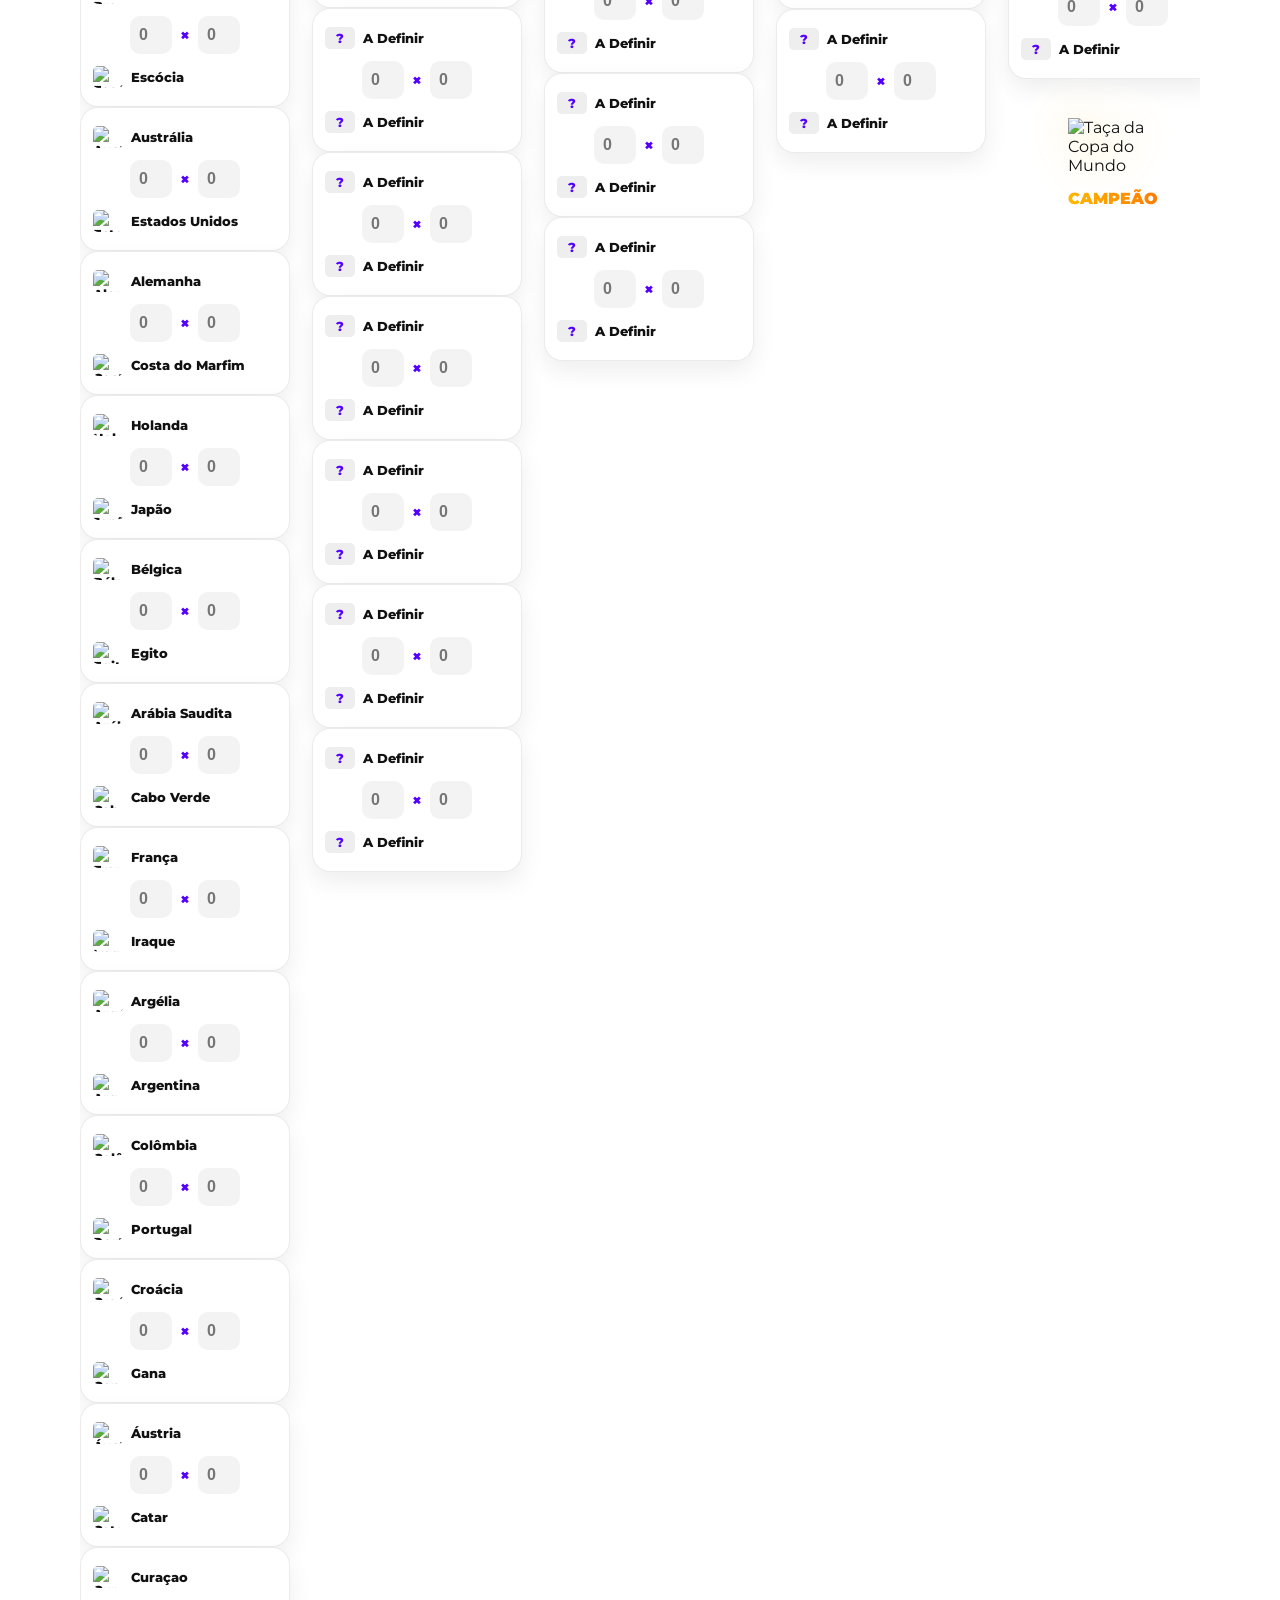
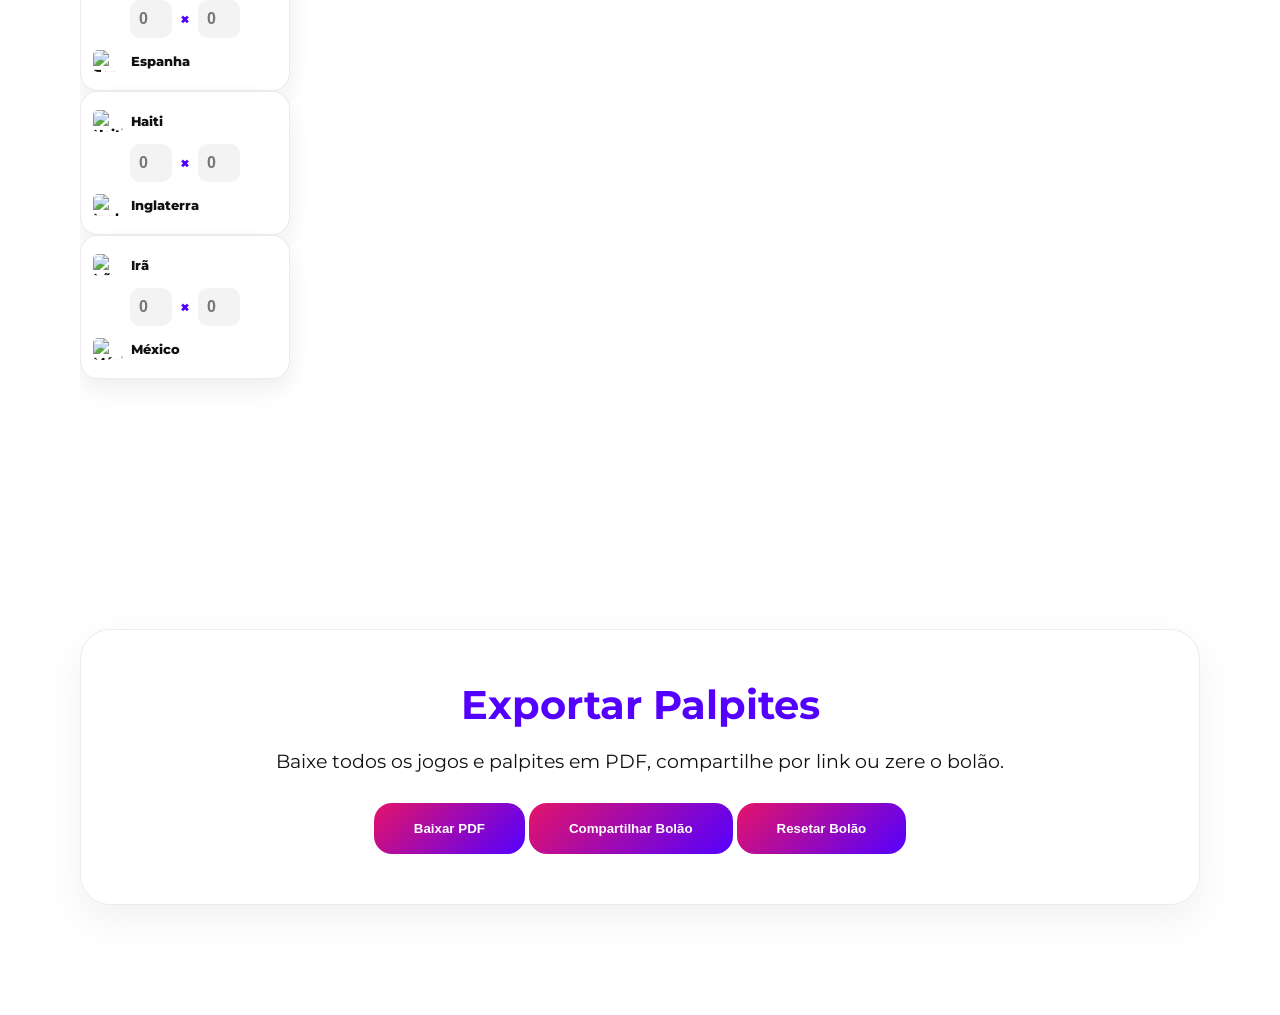
==== commit 81c56883: "Update index.html" ====
--- a/index.html
+++ b/index.html
@@ -16,6 +16,13 @@
 </head>
 
 <body>
+  <!-- LOADING -->
+  <div id="loader">
+    <img src="https://upload.wikimedia.org/wikipedia/pt/d/d7/Logo_copa_2026.png" alt="Logo Copa 2026" />
+    <h2>BOLÃO DOS CRIAS</h2>
+    <p>Carregando experiência da Copa...</p>
+  </div>
+
   <div class="bg-overlay"></div>
 
   <div class="particles">
@@ -32,6 +39,7 @@
     </div>
 
     <nav>
+      <a href="#regras">Regras</a>
       <a href="#grupos">Grupos</a>
       <a href="#jogos">Jogos</a>
       <a href="#knockout">Mata-Mata</a>
@@ -51,36 +59,14 @@
       </div>
 
       <div class="countdown-card">
-
-  <span class="countdown-label">
-    Faltam para a Copa 2026
-  </span>
-
-  <div class="countdown">
-
-    <div>
-      <h3 id="days">00</h3>
-      <span>Dias</span>
-    </div>
-
-    <div>
-      <h3 id="hours">00</h3>
-      <span>Horas</span>
-    </div>
-
-    <div>
-      <h3 id="minutes">00</h3>
-      <span>Min</span>
-    </div>
-
-    <div>
-      <h3 id="seconds">00</h3>
-      <span>Seg</span>
-    </div>
-
-  </div>
-
-</div>
+        <span class="countdown-label">Faltam para a Copa 2026</span>
+        <div class="countdown">
+          <div><h3 id="days">00</h3><span>Dias</span></div>
+          <div><h3 id="hours">00</h3><span>Horas</span></div>
+          <div><h3 id="minutes">00</h3><span>Min</span></div>
+          <div><h3 id="seconds">00</h3><span>Seg</span></div>
+        </div>
+      </div>
 
       <div class="hero-stats">
         <div class="stat-box"><h3>48</h3><span>Seleções</span></div>
@@ -106,6 +92,32 @@
     </div>
   </section>
 
+  <section id="regras">
+    <div class="section-header">
+      <span>COMO FUNCIONA</span>
+      <h2 class="section-title">Regras do Bolão</h2>
+    </div>
+
+    <div class="rules-grid">
+      <div class="rule-card">
+        <h3>🎯 Placar exato</h3>
+        <p>Acertou exatamente o resultado do jogo: 5 pontos.</p>
+      </div>
+      <div class="rule-card">
+        <h3>✅ Vencedor certo</h3>
+        <p>Acertou quem vence, mas errou o placar: 3 pontos.</p>
+      </div>
+      <div class="rule-card">
+        <h3>🤝 Empate certo</h3>
+        <p>Acertou que o jogo terminaria empatado: 2 pontos.</p>
+      </div>
+      <div class="rule-card">
+        <h3>🏆 Mata-mata</h3>
+        <p>Preencha os placares eliminatórios para avançar vencedores e definir o campeão.</p>
+      </div>
+    </div>
+  </section>
+
   <section id="grupos">
     <div class="section-header">
       <span>FASE DE GRUPOS</span>
@@ -118,6 +130,25 @@
     <div class="section-header">
       <span>CALENDÁRIO</span>
       <h2 class="section-title">Jogos Oficiais</h2>
+    </div>
+
+    <div class="filters">
+      <input type="text" id="searchInput" placeholder="Buscar seleção, estádio ou cidade..." />
+      <select id="groupFilter">
+        <option value="">Todos os grupos</option>
+        <option value="Grupo A">Grupo A</option>
+        <option value="Grupo B">Grupo B</option>
+        <option value="Grupo C">Grupo C</option>
+        <option value="Grupo D">Grupo D</option>
+        <option value="Grupo E">Grupo E</option>
+        <option value="Grupo F">Grupo F</option>
+        <option value="Grupo G">Grupo G</option>
+        <option value="Grupo H">Grupo H</option>
+        <option value="Grupo I">Grupo I</option>
+        <option value="Grupo J">Grupo J</option>
+        <option value="Grupo K">Grupo K</option>
+        <option value="Grupo L">Grupo L</option>
+      </select>
     </div>
 
     <div class="round-selector">
@@ -173,22 +204,14 @@
   <section id="pdf">
     <div class="pdf-card">
       <h2>Exportar Palpites</h2>
-      <p>Baixe todos os jogos e palpites em PDF.</p>
+      <p>Baixe todos os jogos e palpites em PDF, compartilhe por link ou zere o bolão.</p>
       <button onclick="exportPDF()">Baixar PDF</button>
+      <button onclick="shareBolao()" class="secondary-action">Compartilhar Bolão</button>
+      <button onclick="resetBolao()" class="danger-action">Resetar Bolão</button>
     </div>
   </section>
 
   <canvas id="confettiCanvas"></canvas>
-
-  <div id="championScreen">
-    <div class="champion-content">
-      <img src="assets/—Pngtree—the fifa world cup trophy_23046083.png" class="champion-big-trophy" alt="Taça da Copa" />
-      <img id="championFlag" class="champion-flag" alt="Bandeira do campeão" />
-      <h1 id="championName">WORLD CHAMPION</h1>
-      <span>FIFA WORLD CUP 2026™</span>
-      <button onclick="closeChampionScreen()">CONTINUAR</button>
-    </div>
-  </div>
 
   <audio id="crowdAudio" src="https://assets.mixkit.co/active_storage/sfx/212/212-preview.mp3"></audio>
 </body>
